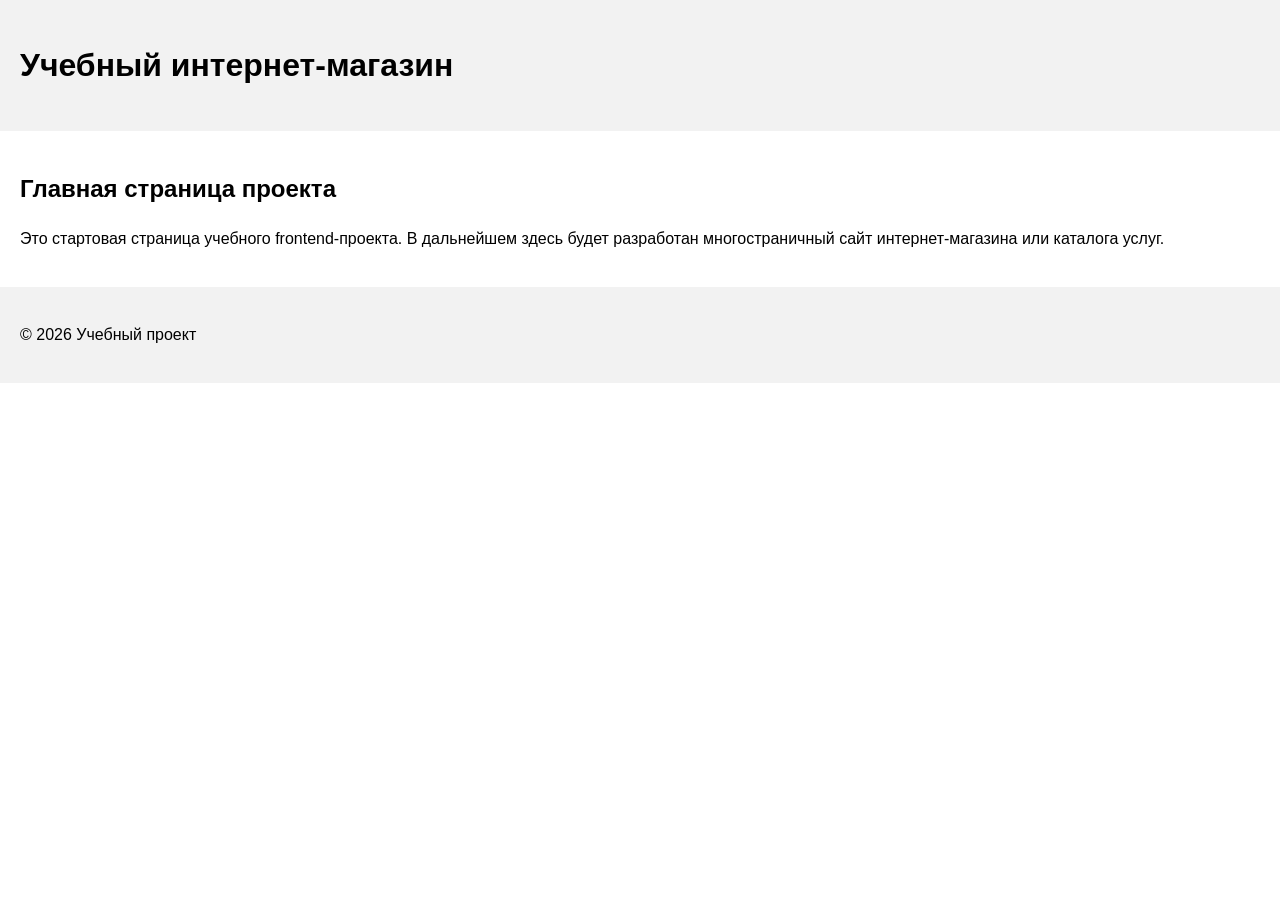
==== index.html @ 3de27b9c "feat: initialize frontend project structure" ====
<!DOCTYPE html>
<html lang="ru">
<head>
  <meta charset="UTF-8">
  <meta name="viewport" content="width=device-width, initial-scale=1.0">
  <title>Каталог товаров</title>
  <link rel="stylesheet" href="css/style.css">
</head>
<body>
  <header>
    <h1>Учебный интернет-магазин</h1>
  </header>
  <main>
    <section>
      <h2>Главная страница проекта</h2>
      <p>
        Это стартовая страница учебного frontend-проекта.
        В дальнейшем здесь будет разработан многостраничный сайт
        интернет-магазина или каталога услуг.
      </p>
    </section>
  </main>
  <footer>
    <p>&copy; 2026 Учебный проект</p>
  </footer>
</body>
</html>
---- css/style.css ----
body {
  margin: 0;
  font-family: Arial, sans-serif;
  line-height: 1.5;
}

header, main, footer {
  padding: 20px;
}

header {
  background-color: #f2f2f2;
}

footer {
  background-color: #f2f2f2;
}
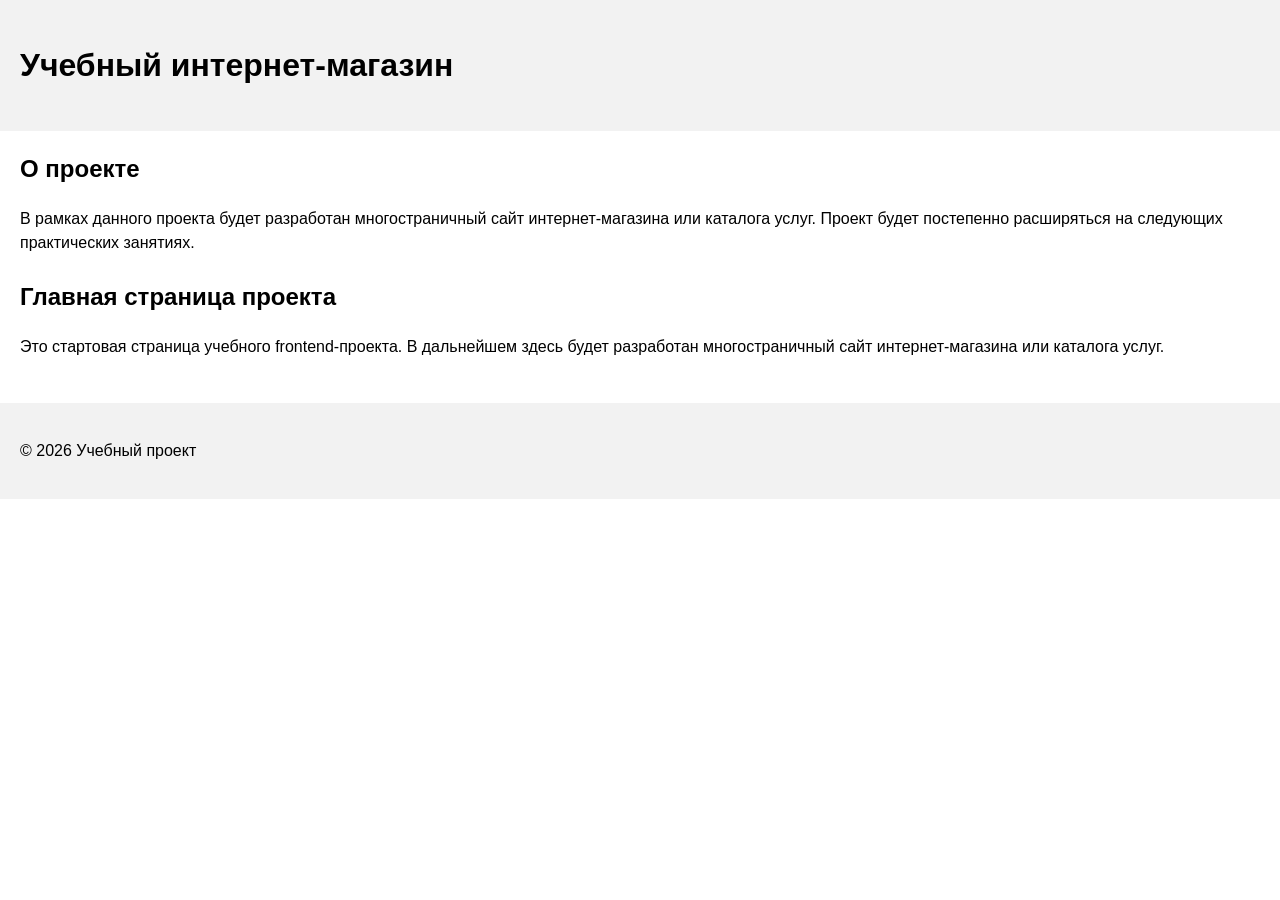
==== commit 5557092f: "feat: add project description section" ====
--- a/index.html
+++ b/index.html
@@ -12,6 +12,14 @@
   </header>
   <main>
     <section>
+        <h2>О проекте</h2>
+        <p>
+            В рамках данного проекта будет разработан многостраничный сайт
+            интернет-магазина или каталога услуг.
+            Проект будет постепенно расширяться на следующих практических занятиях.
+        </p>
+    </section>
+    <section>
       <h2>Главная страница проекта</h2>
       <p>
         Это стартовая страница учебного frontend-проекта.
--- a/css/style.css
+++ b/css/style.css
@@ -14,4 +14,11 @@
 
 footer {
   background-color: #f2f2f2;
+}
+section {
+  margin-bottom: 24px;
+}
+
+section h2 {
+  margin-top: 0;
 }
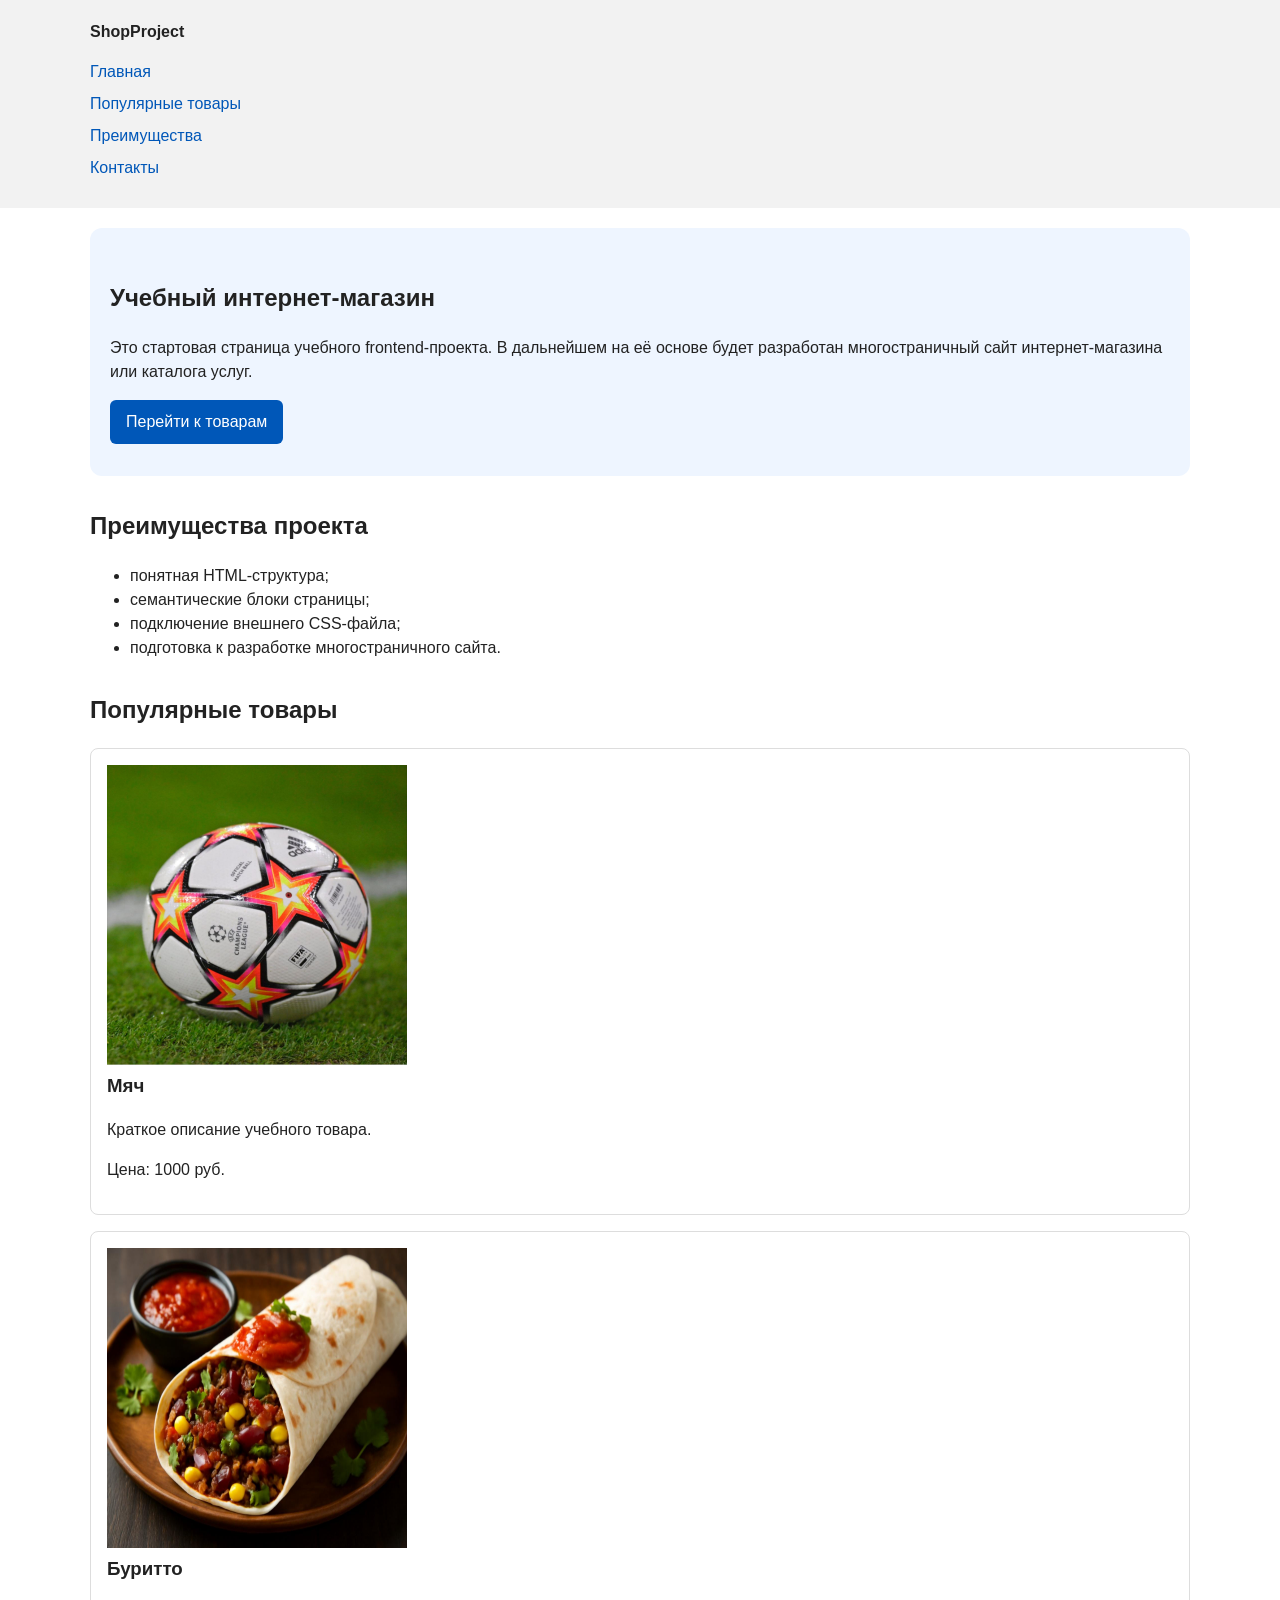
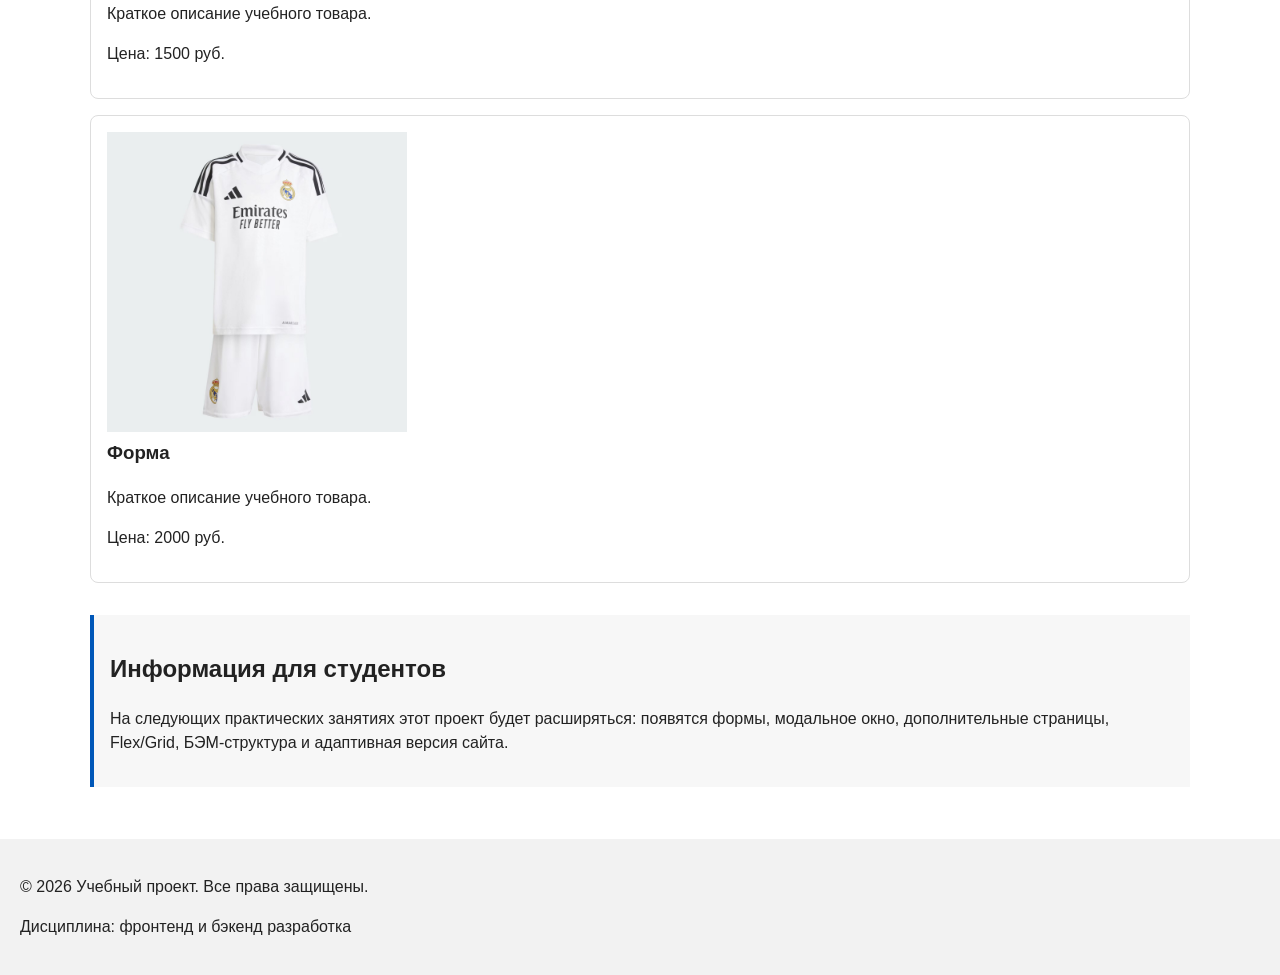
==== commit 1e516d3f: "feat: add semantic HTML structure and base CSS styles" ====
--- a/index.html
+++ b/index.html
@@ -3,33 +3,84 @@
 <head>
   <meta charset="UTF-8">
   <meta name="viewport" content="width=device-width, initial-scale=1.0">
-  <title>Каталог товаров</title>
+  <title>Учебный интернет-магазин</title>
   <link rel="stylesheet" href="css/style.css">
 </head>
 <body>
   <header>
-    <h1>Учебный интернет-магазин</h1>
+    <div class="site-header">
+      <a class="site-logo" href="index.html">ShopProject</a>
+
+      <nav class="site-nav" aria-label="Основная навигация">
+        <ul class="site-nav__list">
+          <li><a href="index.html">Главная</a></li>
+          <li><a href="#popular">Популярные товары</a></li>
+          <li><a href="#advantages">Преимущества</a></li>
+          <li><a href="#contacts">Контакты</a></li>
+        </ul>
+      </nav>
+    </div>
   </header>
+
   <main>
-    <section>
-        <h2>О проекте</h2>
-        <p>
-            В рамках данного проекта будет разработан многостраничный сайт
-            интернет-магазина или каталога услуг.
-            Проект будет постепенно расширяться на следующих практических занятиях.
-        </p>
-    </section>
-    <section>
-      <h2>Главная страница проекта</h2>
+    <section class="hero">
+      <h1>Учебный интернет-магазин</h1>
       <p>
         Это стартовая страница учебного frontend-проекта.
-        В дальнейшем здесь будет разработан многостраничный сайт
+        В дальнейшем на её основе будет разработан многостраничный сайт
         интернет-магазина или каталога услуг.
       </p>
+      <a class="button" href="#popular">Перейти к товарам</a>
     </section>
+
+    <section class="section" id="advantages">
+      <h2>Преимущества проекта</h2>
+      <ul class="advantages-list">
+        <li>понятная HTML-структура;</li>
+        <li>семантические блоки страницы;</li>
+        <li>подключение внешнего CSS-файла;</li>
+        <li>подготовка к разработке многостраничного сайта.</li>
+      </ul>
+    </section>
+
+    <section class="section" id="popular">
+      <h2>Популярные товары</h2>
+
+      <article class="product-card">
+        <img src="images/ball.jpg" alt="Мяч" class="product-card__image" width="300" height="300" loading="lazy">
+        <h3>Мяч </h3>
+        <p>Краткое описание учебного товара.</p>
+        <p>Цена: 1000 руб.</p>
+      </article>
+
+      <article class="product-card">
+        <img src="images/buritto.jpeg" alt="Буррито" class="product-card__image" width="300" height="300" loading="lazy">
+        <h3>Буритто</h3>
+        <p>Краткое описание учебного товара.</p>
+        <p>Цена: 1500 руб.</p>
+      </article>
+
+      <article class="product-card">
+        <img src="images/forma.jpg" alt="Форма" class="product-card__image" width="300" height="300" loading="lazy">
+        <h3>Форма</h3>
+        <p>Краткое описание учебного товара.</p>
+        <p>Цена: 2000 руб.</p>
+      </article>
+    </section>
+
+    <aside class="aside-info">
+      <h2>Информация для студентов</h2>
+      <p>
+        На следующих практических занятиях этот проект будет расширяться:
+        появятся формы, модальное окно, дополнительные страницы,
+        Flex/Grid, БЭМ-структура и адаптивная версия сайта.
+      </p>
+    </aside>
   </main>
-  <footer>
-    <p>&copy; 2026 Учебный проект</p>
+
+  <footer id="contacts">
+    <p>&copy; 2026 Учебный проект. Все права защищены.</p>
+    <p>Дисциплина: фронтенд и бэкенд разработка</p>
   </footer>
 </body>
 </html>
--- a/css/style.css
+++ b/css/style.css
@@ -1,10 +1,19 @@
+/* Минимальный сброс стилей */
+* {
+  box-sizing: border-box;
+}
+
 body {
   margin: 0;
   font-family: Arial, sans-serif;
   line-height: 1.5;
+  color: #222222;
+  background-color: #ffffff;
 }
 
-header, main, footer {
+header,
+main,
+footer {
   padding: 20px;
 }
 
@@ -15,10 +24,89 @@
 footer {
   background-color: #f2f2f2;
 }
-section {
-  margin-bottom: 24px;
+
+/* Шапка и навигация */
+.site-header {
+  max-width: 1100px;
+  margin: 0 auto;
 }
 
-section h2 {
+.site-logo {
+  font-weight: bold;
+  text-decoration: none;
+  color: #222222;
+}
+
+.site-nav__list {
+  padding: 0;
+  margin: 16px 0 0;
+  list-style: none;
+}
+
+.site-nav__list li {
+  margin-bottom: 8px;
+}
+
+.site-nav__list a {
+  color: #0057b8;
+  text-decoration: none;
+}
+
+.site-nav__list a:hover {
+  text-decoration: underline;
+}
+
+/* Hero-блок */
+.hero {
+  max-width: 1100px;
+  margin: 0 auto 32px;
+  padding: 32px 20px;
+  background-color: #eef5ff;
+  border-radius: 12px;
+}
+
+/* Секции */
+.section {
+  max-width: 1100px;
+  margin: 0 auto 32px;
+}
+
+.section h2 {
   margin-top: 0;
-}+}
+
+/* Карточки товаров */
+.product-card {
+  margin-bottom: 16px;
+  padding: 16px;
+  border: 1px solid #dddddd;
+  border-radius: 8px;
+  background-color: #ffffff;
+}
+
+.product-card h3 {
+  margin-top: 0;
+}
+
+/* Кнопка */
+.button {
+  display: inline-block;
+  padding: 10px 16px;
+  color: #ffffff;
+  background-color: #0057b8;
+  text-decoration: none;
+  border-radius: 6px;
+}
+
+.button:hover {
+  background-color: #003f86;
+}
+
+/* Боковой блок */
+.aside-info {
+  max-width: 1100px;
+  margin: 0 auto 32px;
+  padding: 16px;
+  border-left: 4px solid #0057b8;
+  background-color: #f7f7f7;
+}
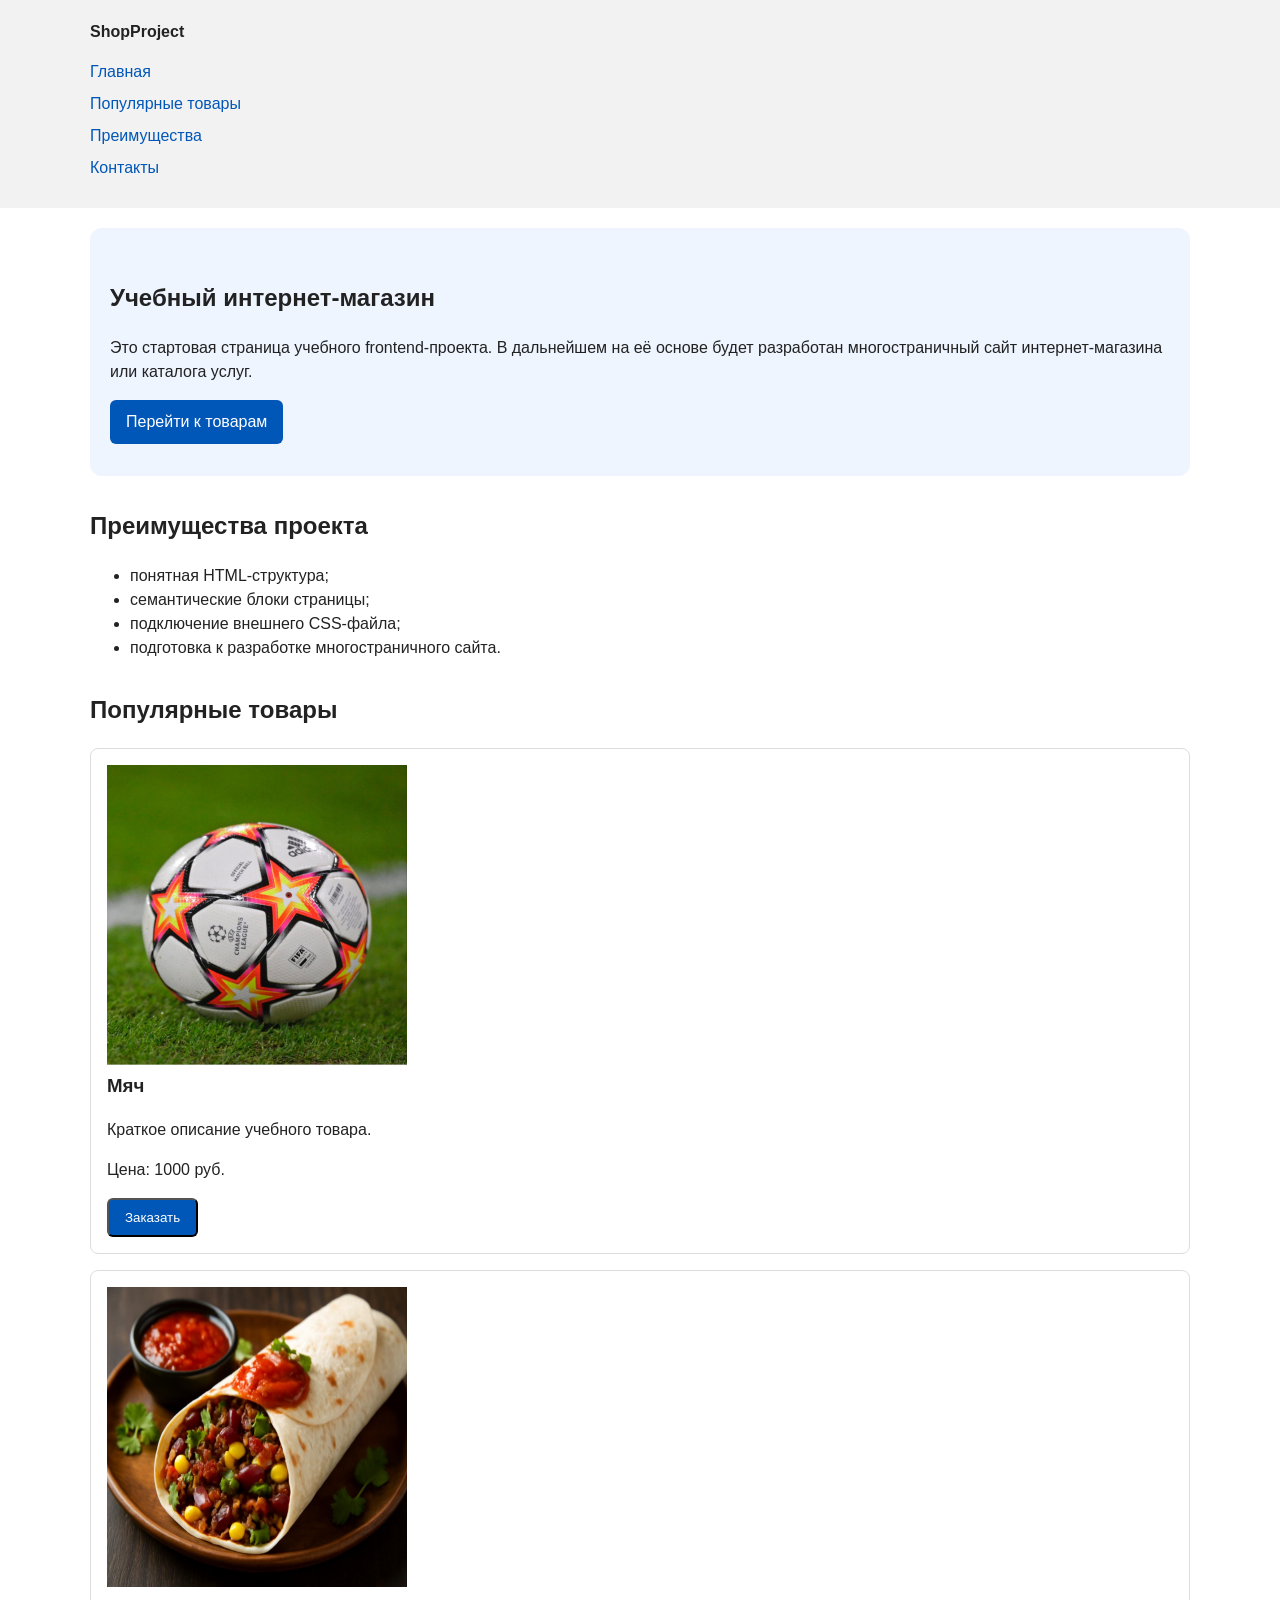
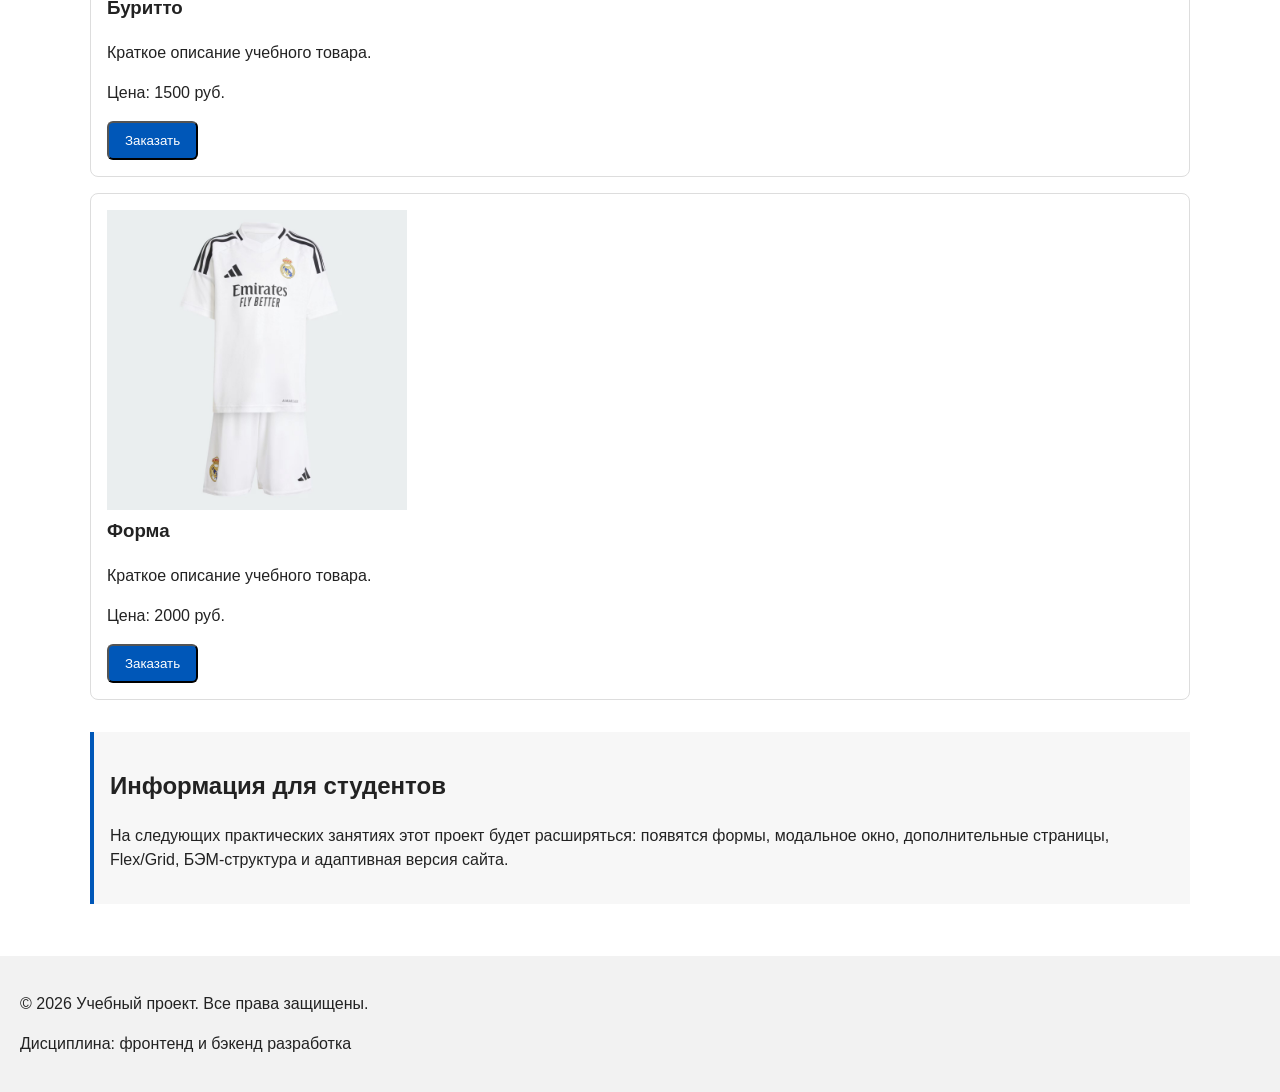
==== commit 4981872a: "feat: add order form modal and validation" ====
--- a/index.html
+++ b/index.html
@@ -5,6 +5,7 @@
   <meta name="viewport" content="width=device-width, initial-scale=1.0">
   <title>Учебный интернет-магазин</title>
   <link rel="stylesheet" href="css/style.css">
+  <script src="js/main.js" defer></script>
 </head>
 <body>
   <header>
@@ -48,9 +49,12 @@
 
       <article class="product-card">
         <img src="images/ball.jpg" alt="Мяч" class="product-card__image" width="300" height="300" loading="lazy">
-        <h3>Мяч </h3>
+        <h3>Мяч</h3>
         <p>Краткое описание учебного товара.</p>
         <p>Цена: 1000 руб.</p>
+        <button class="button product-card__button" type="button" data-product="Мяч">
+          Заказать
+        </button>
       </article>
 
       <article class="product-card">
@@ -58,6 +62,9 @@
         <h3>Буритто</h3>
         <p>Краткое описание учебного товара.</p>
         <p>Цена: 1500 руб.</p>
+        <button class="button product-card__button" type="button" data-product="Буритто">
+          Заказать
+        </button>
       </article>
 
       <article class="product-card">
@@ -65,6 +72,9 @@
         <h3>Форма</h3>
         <p>Краткое описание учебного товара.</p>
         <p>Цена: 2000 руб.</p>
+        <button class="button product-card__button" type="button" data-product="Форма">
+          Заказать
+        </button>
       </article>
     </section>
 
@@ -82,5 +92,101 @@
     <p>&copy; 2026 Учебный проект. Все права защищены.</p>
     <p>Дисциплина: фронтенд и бэкенд разработка</p>
   </footer>
+  <dialog class="order-dialog" id="order-dialog" aria-labelledby="order-dialog-title">
+    <h2 id="order-dialog-title">Оформление заявки</h2>
+
+    <form class="order-form" id="order-form" action="#" method="post" novalidate>
+      <input id="selected-product" name="selected-product" type="hidden">
+
+      <div class="form-field">
+        <label for="order-name">Имя</label>
+        <input
+          id="order-name"
+          name="name"
+          type="text"
+          placeholder="Введите ваше имя"
+          minlength="2"
+          autocomplete="given-name"
+          required
+        >
+      </div>
+
+      <div class="form-field">
+        <label for="order-email">E-mail</label>
+        <input
+          id="order-email"
+          name="email"
+          type="email"
+          placeholder="example@mail.ru"
+          autocomplete="email"
+          required
+        >
+      </div>
+
+      <div class="form-field">
+        <label for="order-phone">Телефон</label>
+        <input
+          id="order-phone"
+          name="phone"
+          type="tel"
+          inputmode="tel"
+          placeholder="+7 (900) 000-00-00"
+          pattern="^\+7 \(\d{3}\) \d{3}-\d{2}-\d{2}$"
+          required
+        >
+        <small>Формат: +7 (900) 000-00-00</small>
+      </div>
+
+      <div class="form-field">
+        <label for="order-date">Дата связи</label>
+        <input
+          id="order-date"
+          name="date"
+          type="date"
+        >
+      </div>
+
+      <div class="form-field">
+        <label for="order-topic">Тема заявки</label>
+        <select id="order-topic" name="topic" required>
+          <option value="">Выберите тему</option>
+          <option value="product">Заказ товара</option>
+          <option value="consultation">Консультация</option>
+          <option value="delivery">Доставка</option>
+        </select>
+      </div>
+
+      <div class="form-field">
+        <label for="order-comment">Комментарий</label>
+        <textarea
+          id="order-comment"
+          name="comment"
+          rows="4"
+          placeholder="Укажите дополнительную информацию"
+        ></textarea>
+      </div>
+
+      <div class="form-field form-field--checkbox">
+        <label>
+          <input
+            id="order-agreement"
+            name="agreement"
+            type="checkbox"
+            required
+          >
+          Я согласен на обработку данных
+        </label>
+      </div>
+
+      <div class="form-actions">
+        <button type="button" id="close-order-dialog">Закрыть</button>
+        <button type="submit">Отправить заявку</button>
+      </div>
+    </form>
+  </dialog>
+
+  <p class="success-message" id="success-message" hidden>
+    Форма успешно отправлена!
+  </p>
 </body>
 </html>
--- a/css/style.css
+++ b/css/style.css
@@ -110,3 +110,86 @@
   border-left: 4px solid #0057b8;
   background-color: #f7f7f7;
 }
+
+/*
+  Модальное окно.
+  Элемент dialog сам умеет открываться поверх страницы.
+*/
+.order-dialog {
+  width: min(100% - 32px, 560px);
+  padding: 24px;
+  border: none;
+  border-radius: 12px;
+}
+
+/* Затемнение фона за модальным окном */
+.order-dialog::backdrop {
+  background-color: rgba(0, 0, 0, 0.5);
+}
+
+/* Поле формы */
+.form-field {
+  margin-bottom: 16px;
+}
+
+/* Подпись поля */
+.form-field label {
+  display: block;
+  margin-bottom: 6px;
+}
+
+/* Основные поля формы */
+.form-field input,
+.form-field select,
+.form-field textarea {
+  width: 100%;
+  padding: 10px 12px;
+  border: 1px solid #cccccc;
+  border-radius: 6px;
+  font: inherit;
+}
+
+/* Checkbox не должен занимать всю ширину */
+.form-field input[type="checkbox"] {
+  width: auto;
+}
+
+/* Подсказка под полем телефона */
+.form-field small {
+  display: block;
+  margin-top: 4px;
+  color: #666666;
+}
+
+/* Видимый фокус для клавиатурной навигации */
+.form-field input:focus-visible,
+.form-field select:focus-visible,
+.form-field textarea:focus-visible,
+.form-actions button:focus-visible {
+  outline: 2px solid #0057b8;
+  outline-offset: 2px;
+}
+
+/*
+  Подсветка ошибочных полей.
+  Атрибут aria-invalid добавляется через JavaScript.
+*/
+[aria-invalid="true"] {
+  border-color: #b00020;
+}
+
+/* Кнопки формы */
+.form-actions {
+  display: flex;
+  gap: 12px;
+  margin-top: 20px;
+}
+
+/* Сообщение об успешной отправке */
+.success-message {
+  max-width: 1100px;
+  margin: 24px auto;
+  padding: 16px;
+  border-left: 4px solid #168a2f;
+  background-color: #eefaf0;
+}
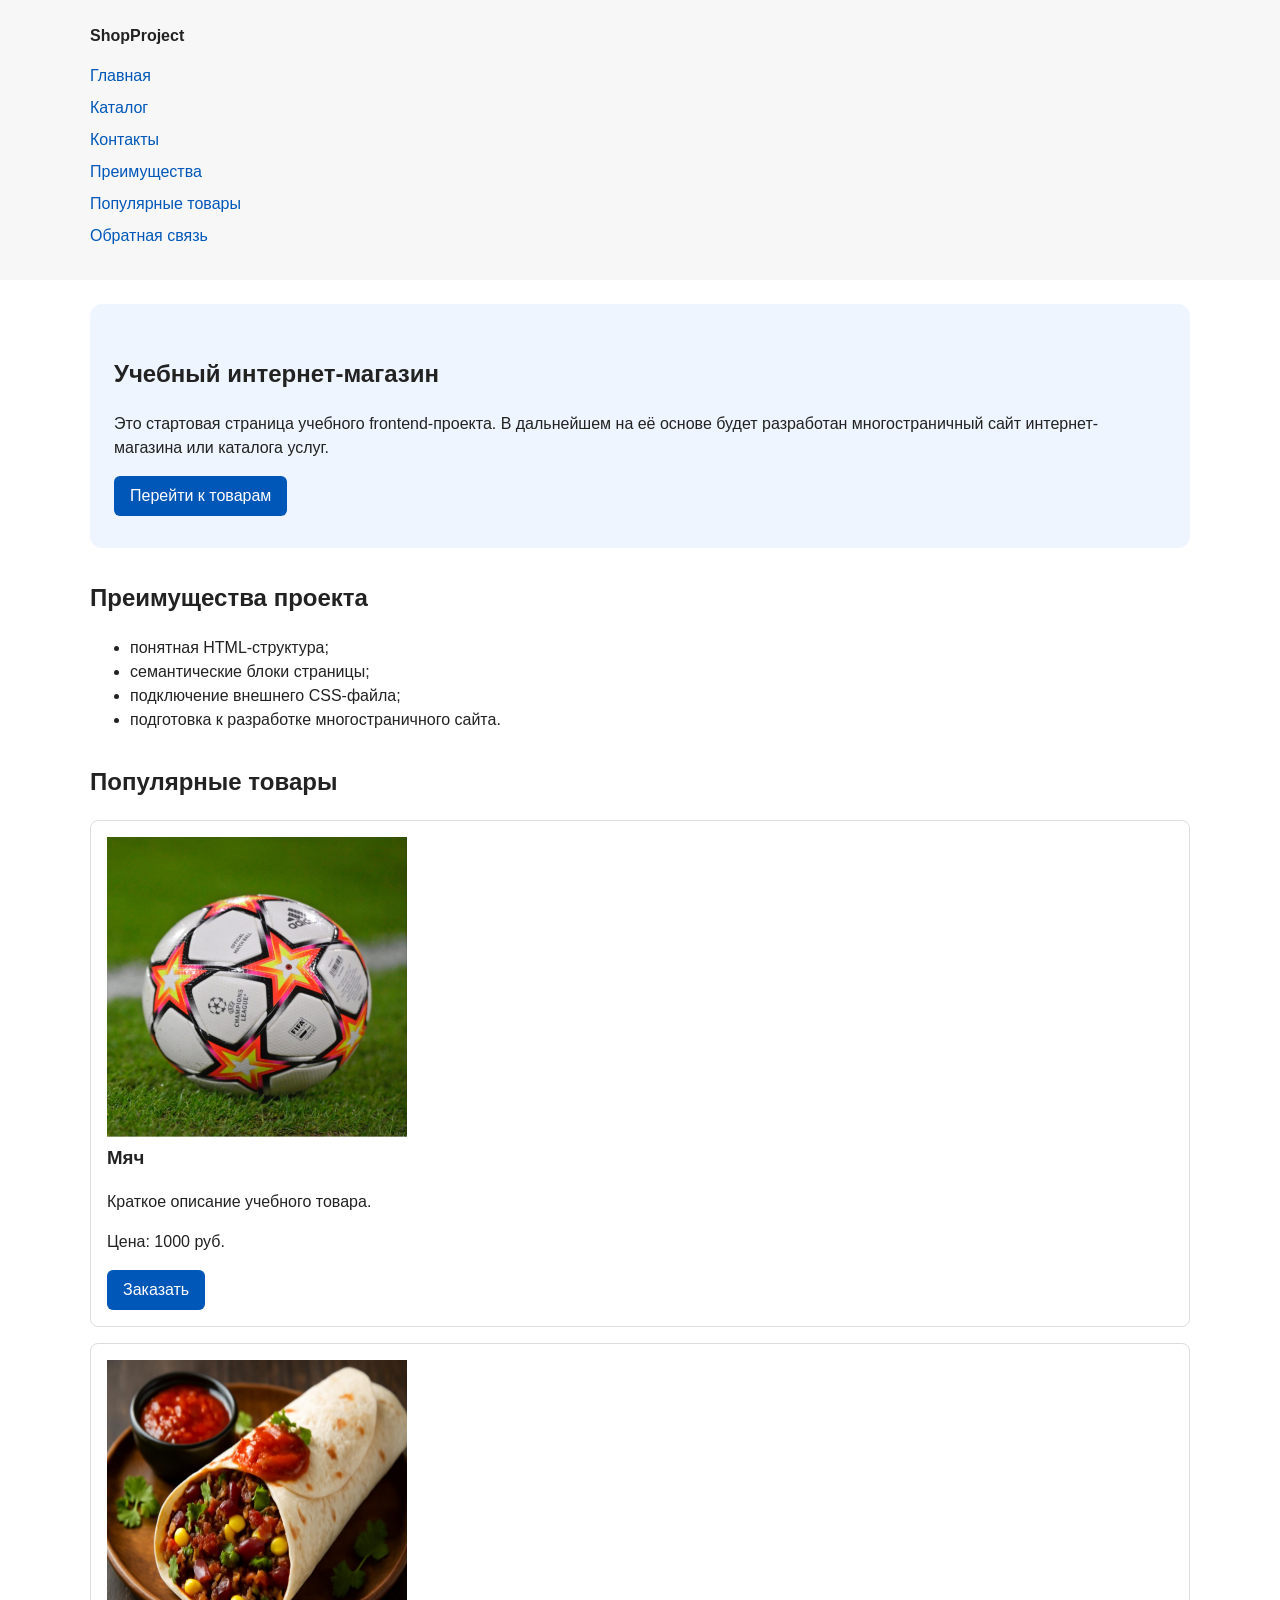
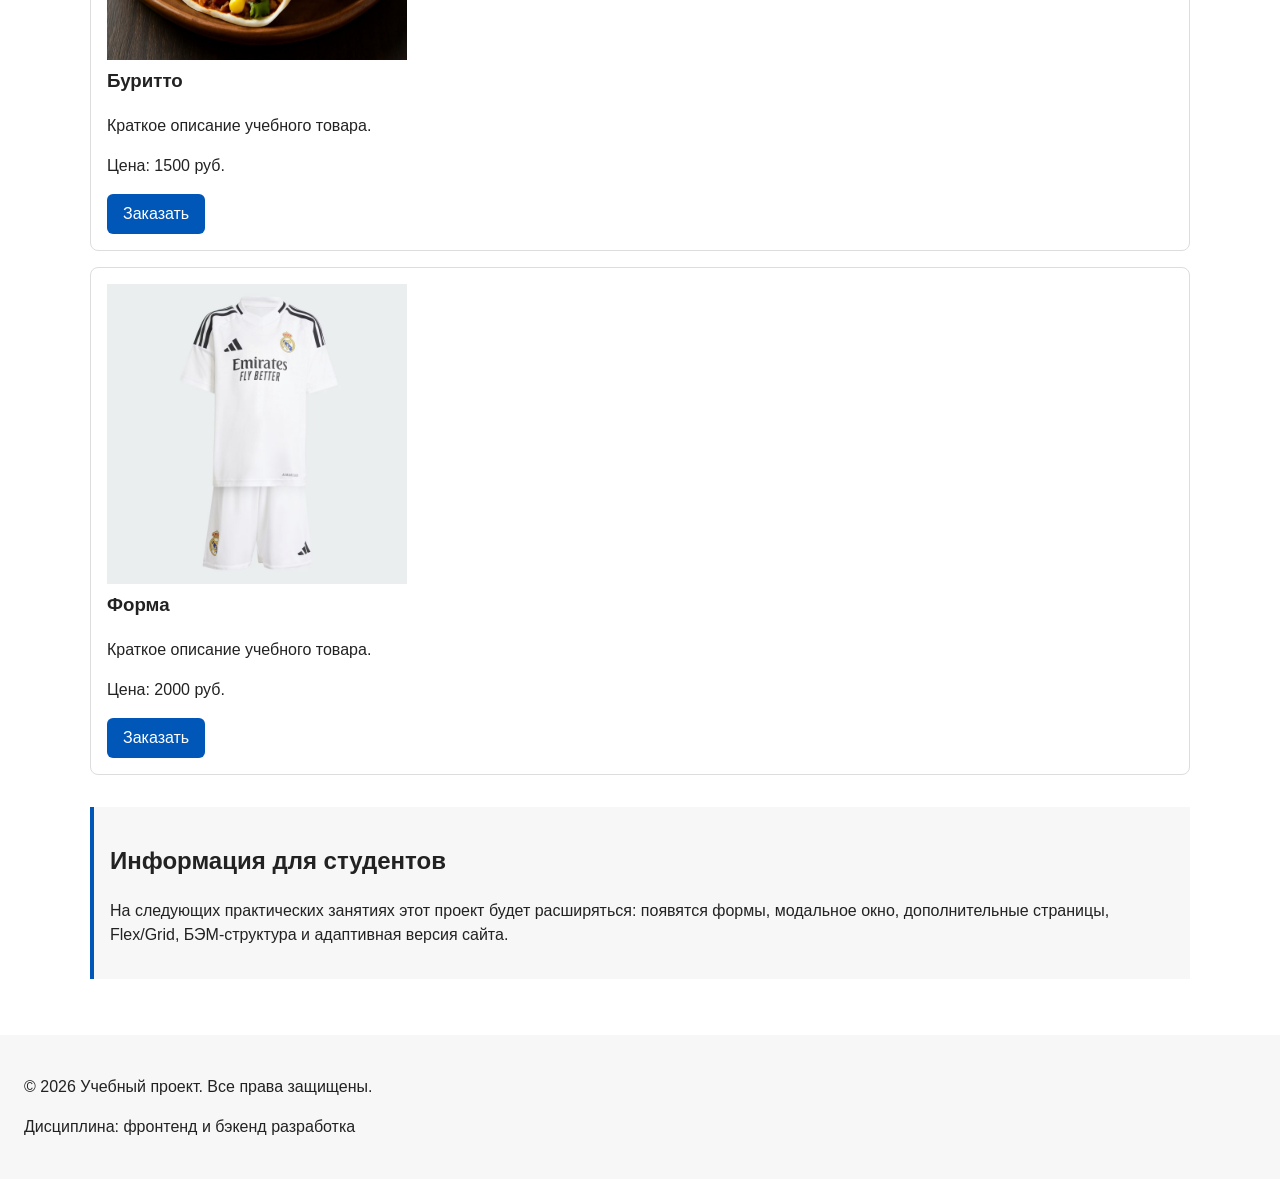
==== commit de2d74d0: "feat: add multi-page structure navigation and anchors" ====
--- a/index.html
+++ b/index.html
@@ -3,6 +3,7 @@
 <head>
   <meta charset="UTF-8">
   <meta name="viewport" content="width=device-width, initial-scale=1.0">
+  <meta name="description" content="Учебный интернет-магазин ShopProject: мячи, спортивная форма и не только.">
   <title>Учебный интернет-магазин</title>
   <link rel="stylesheet" href="css/style.css">
   <script src="js/main.js" defer></script>
@@ -15,9 +16,11 @@
       <nav class="site-nav" aria-label="Основная навигация">
         <ul class="site-nav__list">
           <li><a href="index.html">Главная</a></li>
-          <li><a href="#popular">Популярные товары</a></li>
-          <li><a href="#advantages">Преимущества</a></li>
-          <li><a href="#contacts">Контакты</a></li>
+          <li><a href="catalog.html">Каталог</a></li>
+          <li><a href="contacts.html">Контакты</a></li>
+          <li><a href="index.html#advantages">Преимущества</a></li>
+          <li><a href="index.html#popular">Популярные товары</a></li>
+          <li><a href="index.html#contacts">Обратная связь</a></li>
         </ul>
       </nav>
     </div>
--- a/css/style.css
+++ b/css/style.css
@@ -1,54 +1,143 @@
-/* Минимальный сброс стилей */
+/* ===============================
+   1. Переменные проекта
+   =============================== */
+
+:root {
+  /* Основные цвета проекта */
+  --color-bg: #ffffff;
+  --color-text: #222222;
+  --color-muted: #666666;
+  --color-primary: #0057b8;
+  --color-primary-dark: #003f86;
+  --color-border: #dddddd;
+  --color-surface: #f7f7f7;
+  --color-surface-accent: #eef5ff;
+  --color-danger: #b00020;
+  --color-success: #168a2f;
+  --color-success-bg: #eefaf0;
+  --color-white: #ffffff;
+
+  /* Отступы */
+  --space-xs: 4px;
+  --space-sm: 8px;
+  --space-md: 16px;
+  --space-lg: 24px;
+  --space-xl: 32px;
+
+  /* Скругления */
+  --radius-sm: 6px;
+  --radius-md: 8px;
+  --radius-lg: 12px;
+
+  /* Размеры */
+  --container-width: 1100px;
+}
+
+/* ===============================
+   2. Базовые стили
+   =============================== */
+
 * {
   box-sizing: border-box;
+}
+
+html {
+  scroll-behavior: smooth;
 }
 
 body {
   margin: 0;
   font-family: Arial, sans-serif;
   line-height: 1.5;
-  color: #222222;
-  background-color: #ffffff;
+  color: var(--color-text);
+  background-color: var(--color-bg);
 }
 
 header,
 main,
 footer {
-  padding: 20px;
+  padding: var(--space-lg);
 }
 
 header {
-  background-color: #f2f2f2;
+  background-color: var(--color-surface);
 }
 
 footer {
-  background-color: #f2f2f2;
-}
+  background-color: var(--color-surface);
+}
+
+/* ===============================
+   3. Общие элементы интерфейса
+   =============================== */
+
+a {
+  color: var(--color-primary);
+}
+
+a:hover {
+  color: var(--color-primary-dark);
+}
+
+a:focus-visible {
+  outline: 2px solid var(--color-primary);
+  outline-offset: 3px;
+}
+
+.button {
+  display: inline-block;
+  padding: var(--space-sm) var(--space-md);
+  color: var(--color-white);
+  background-color: var(--color-primary);
+  text-decoration: none;
+  border: none;
+  border-radius: var(--radius-sm);
+  font: inherit;
+  cursor: pointer;
+}
+
+.button:hover {
+  color: var(--color-white);
+  background-color: var(--color-primary-dark);
+}
+
+.button:focus-visible {
+  outline: 2px solid var(--color-primary);
+  outline-offset: 3px;
+}
+
+.button:disabled {
+  opacity: 0.6;
+  cursor: not-allowed;
+}
+
+/* ===============================
+   4. Компоненты страницы
+   =============================== */
 
 /* Шапка и навигация */
 .site-header {
-  max-width: 1100px;
+  max-width: var(--container-width);
   margin: 0 auto;
 }
 
 .site-logo {
   font-weight: bold;
   text-decoration: none;
-  color: #222222;
+  color: var(--color-text);
 }
 
 .site-nav__list {
   padding: 0;
-  margin: 16px 0 0;
+  margin: var(--space-md) 0 0;
   list-style: none;
 }
 
 .site-nav__list li {
-  margin-bottom: 8px;
+  margin-bottom: var(--space-sm);
 }
 
 .site-nav__list a {
-  color: #0057b8;
   text-decoration: none;
 }
 
@@ -56,19 +145,42 @@
   text-decoration: underline;
 }
 
+/* Хлебные крошки */
+.breadcrumbs {
+  max-width: var(--container-width);
+  margin: 0 auto var(--space-md);
+  font-size: 14px;
+  color: var(--color-muted);
+}
+
+.breadcrumbs a {
+  color: var(--color-primary);
+}
+
+.breadcrumbs span::before {
+  content: " / ";
+  color: var(--color-muted);
+}
+
+/* Подсветка элемента, к которому выполнен переход по якорю */
+:target {
+  outline: 2px dashed var(--color-primary);
+  outline-offset: 4px;
+}
+
 /* Hero-блок */
 .hero {
-  max-width: 1100px;
-  margin: 0 auto 32px;
-  padding: 32px 20px;
-  background-color: #eef5ff;
-  border-radius: 12px;
+  max-width: var(--container-width);
+  margin: 0 auto var(--space-xl);
+  padding: var(--space-xl) var(--space-lg);
+  background-color: var(--color-surface-accent);
+  border-radius: var(--radius-lg);
 }
 
 /* Секции */
 .section {
-  max-width: 1100px;
-  margin: 0 auto 32px;
+  max-width: var(--container-width);
+  margin: 0 auto var(--space-xl);
 }
 
 .section h2 {
@@ -77,119 +189,109 @@
 
 /* Карточки товаров */
 .product-card {
-  margin-bottom: 16px;
-  padding: 16px;
-  border: 1px solid #dddddd;
-  border-radius: 8px;
-  background-color: #ffffff;
+  margin-bottom: var(--space-md);
+  padding: var(--space-md);
+  border: 1px solid var(--color-border);
+  border-radius: var(--radius-md);
+  background-color: var(--color-bg);
+}
+
+.product-card:hover {
+  border-color: var(--color-primary);
 }
 
 .product-card h3 {
   margin-top: 0;
 }
 
-/* Кнопка */
-.button {
-  display: inline-block;
-  padding: 10px 16px;
-  color: #ffffff;
-  background-color: #0057b8;
-  text-decoration: none;
-  border-radius: 6px;
-}
-
-.button:hover {
-  background-color: #003f86;
-}
-
 /* Боковой блок */
 .aside-info {
-  max-width: 1100px;
-  margin: 0 auto 32px;
-  padding: 16px;
-  border-left: 4px solid #0057b8;
-  background-color: #f7f7f7;
-}
-
-/*
-  Модальное окно.
-  Элемент dialog сам умеет открываться поверх страницы.
-*/
+  max-width: var(--container-width);
+  margin: 0 auto var(--space-xl);
+  padding: var(--space-md);
+  border-left: 4px solid var(--color-primary);
+  background-color: var(--color-surface);
+}
+
+/* ===============================
+   5. Форма и модальное окно
+   =============================== */
+
 .order-dialog {
   width: min(100% - 32px, 560px);
-  padding: 24px;
+  padding: var(--space-lg);
   border: none;
-  border-radius: 12px;
-}
-
-/* Затемнение фона за модальным окном */
+  border-radius: var(--radius-lg);
+}
+
 .order-dialog::backdrop {
   background-color: rgba(0, 0, 0, 0.5);
 }
 
-/* Поле формы */
 .form-field {
-  margin-bottom: 16px;
-}
-
-/* Подпись поля */
+  margin-bottom: var(--space-md);
+}
+
 .form-field label {
   display: block;
-  margin-bottom: 6px;
-}
-
-/* Основные поля формы */
+  margin-bottom: var(--space-xs);
+}
+
 .form-field input,
 .form-field select,
 .form-field textarea {
   width: 100%;
   padding: 10px 12px;
-  border: 1px solid #cccccc;
-  border-radius: 6px;
+  border: 1px solid var(--color-border);
+  border-radius: var(--radius-sm);
   font: inherit;
 }
 
-/* Checkbox не должен занимать всю ширину */
 .form-field input[type="checkbox"] {
   width: auto;
 }
 
-/* Подсказка под полем телефона */
 .form-field small {
   display: block;
-  margin-top: 4px;
-  color: #666666;
-}
-
-/* Видимый фокус для клавиатурной навигации */
+  margin-top: var(--space-xs);
+  color: var(--color-muted);
+}
+
+/* Состояния полей формы */
+.form-field input:hover,
+.form-field select:hover,
+.form-field textarea:hover {
+  border-color: var(--color-primary);
+}
+
 .form-field input:focus-visible,
 .form-field select:focus-visible,
 .form-field textarea:focus-visible,
 .form-actions button:focus-visible {
-  outline: 2px solid #0057b8;
-  outline-offset: 2px;
-}
-
-/*
-  Подсветка ошибочных полей.
-  Атрибут aria-invalid добавляется через JavaScript.
-*/
+  outline: 2px solid var(--color-primary);
+  outline-offset: 3px;
+}
+
 [aria-invalid="true"] {
-  border-color: #b00020;
-}
-
-/* Кнопки формы */
+  border-color: var(--color-danger);
+}
+
 .form-actions {
   display: flex;
-  gap: 12px;
-  margin-top: 20px;
+  gap: var(--space-md);
+  margin-top: var(--space-lg);
+}
+
+.form-actions button:disabled {
+  opacity: 0.6;
+  cursor: not-allowed;
 }
 
 /* Сообщение об успешной отправке */
 .success-message {
-  max-width: 1100px;
-  margin: 24px auto;
-  padding: 16px;
-  border-left: 4px solid #168a2f;
-  background-color: #eefaf0;
-}
+  max-width: var(--container-width);
+  margin: var(--space-lg) auto;
+  padding: var(--space-md);
+  border-left: 4px solid var(--color-success);
+  background-color: var(--color-success-bg);
+}
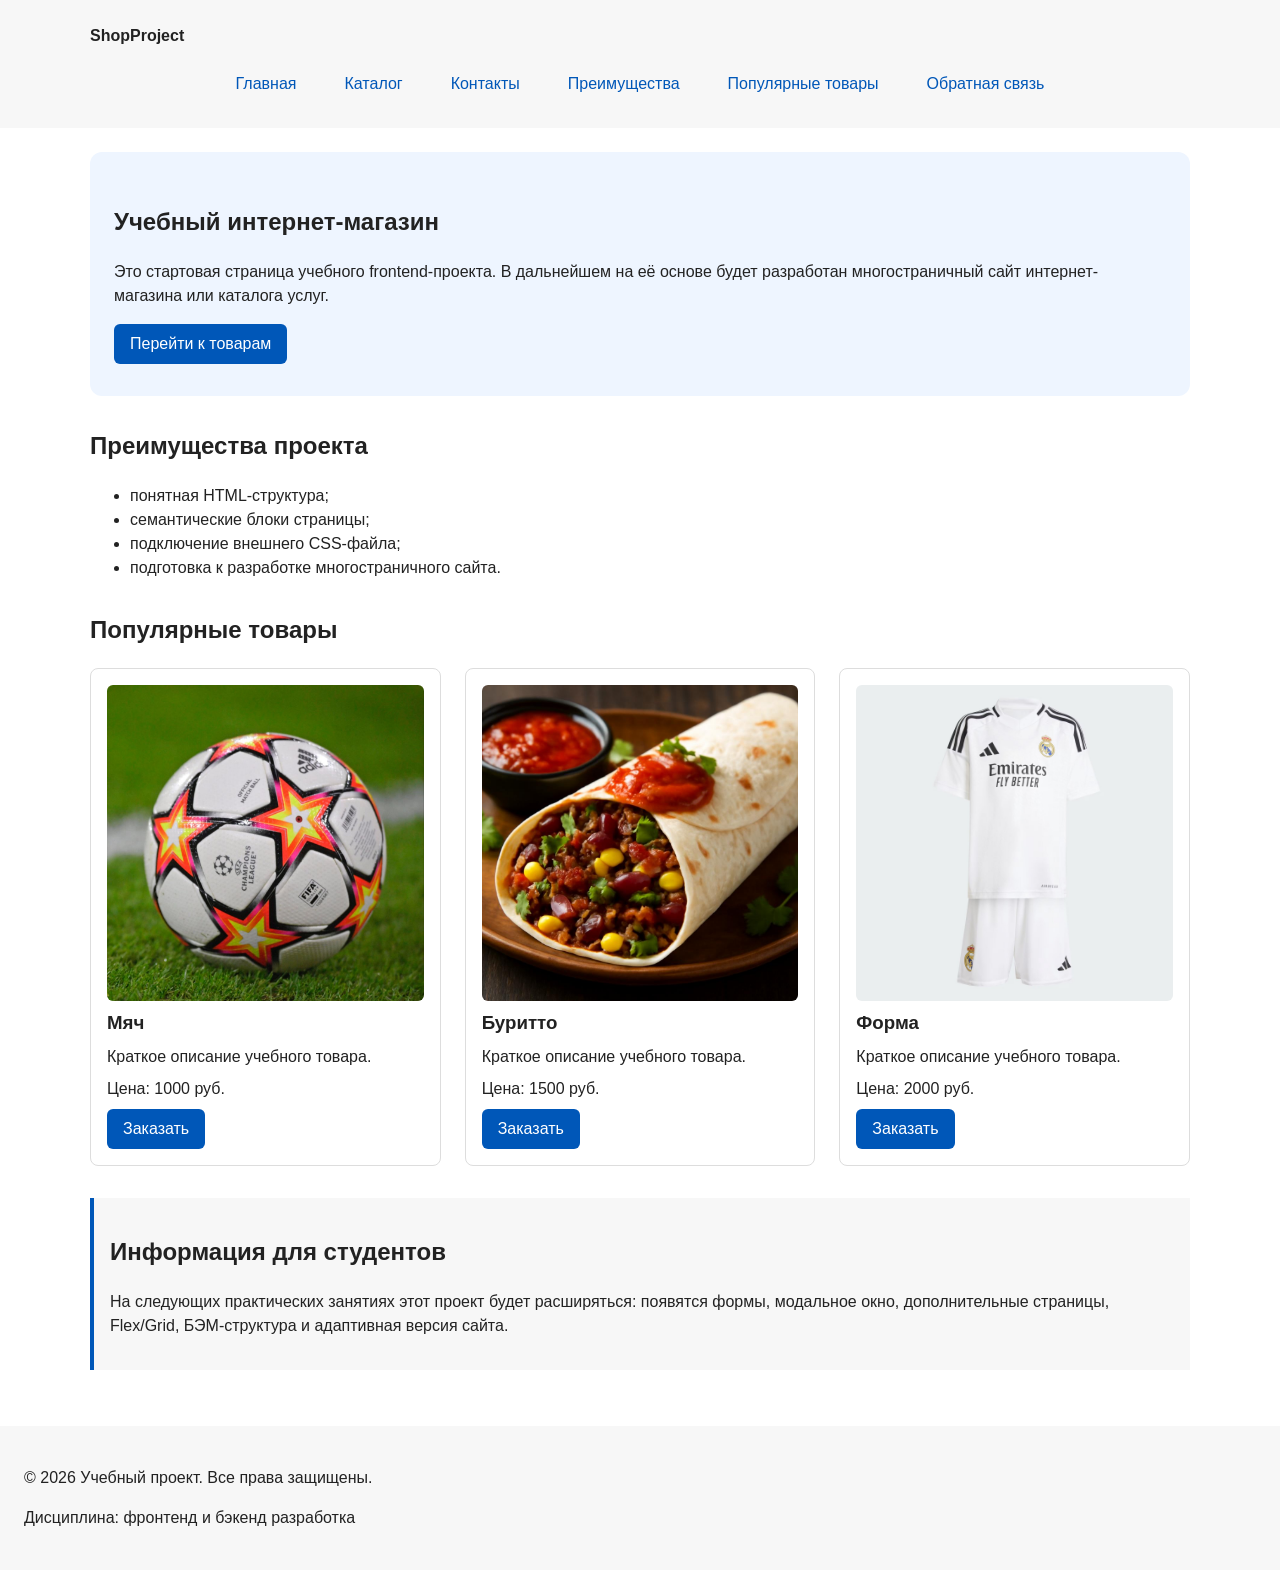
==== commit 22c81ef9: "feat: add flex navigation and grid catalog layout" ====
--- a/index.html
+++ b/index.html
@@ -50,35 +50,37 @@
     <section class="section" id="popular">
       <h2>Популярные товары</h2>
 
-      <article class="product-card">
-        <img src="images/ball.jpg" alt="Мяч" class="product-card__image" width="300" height="300" loading="lazy">
-        <h3>Мяч</h3>
-        <p>Краткое описание учебного товара.</p>
-        <p>Цена: 1000 руб.</p>
-        <button class="button product-card__button" type="button" data-product="Мяч">
-          Заказать
-        </button>
-      </article>
+      <div class="products-grid">
+        <article class="product-card">
+          <img src="images/ball.jpg" alt="Мяч" class="product-card__image" width="300" height="300" loading="lazy">
+          <h3>Мяч</h3>
+          <p>Краткое описание учебного товара.</p>
+          <p>Цена: 1000 руб.</p>
+          <button class="button product-card__button" type="button" data-product="Мяч">
+            Заказать
+          </button>
+        </article>
 
-      <article class="product-card">
-        <img src="images/buritto.jpeg" alt="Буррито" class="product-card__image" width="300" height="300" loading="lazy">
-        <h3>Буритто</h3>
-        <p>Краткое описание учебного товара.</p>
-        <p>Цена: 1500 руб.</p>
-        <button class="button product-card__button" type="button" data-product="Буритто">
-          Заказать
-        </button>
-      </article>
+        <article class="product-card">
+          <img src="images/buritto.jpeg" alt="Буррито" class="product-card__image" width="300" height="300" loading="lazy">
+          <h3>Буритто</h3>
+          <p>Краткое описание учебного товара.</p>
+          <p>Цена: 1500 руб.</p>
+          <button class="button product-card__button" type="button" data-product="Буритто">
+            Заказать
+          </button>
+        </article>
 
-      <article class="product-card">
-        <img src="images/forma.jpg" alt="Форма" class="product-card__image" width="300" height="300" loading="lazy">
-        <h3>Форма</h3>
-        <p>Краткое описание учебного товара.</p>
-        <p>Цена: 2000 руб.</p>
-        <button class="button product-card__button" type="button" data-product="Форма">
-          Заказать
-        </button>
-      </article>
+        <article class="product-card">
+          <img src="images/forma.jpg" alt="Форма" class="product-card__image" width="300" height="300" loading="lazy">
+          <h3>Форма</h3>
+          <p>Краткое описание учебного товара.</p>
+          <p>Цена: 2000 руб.</p>
+          <button class="button product-card__button" type="button" data-product="Форма">
+            Заказать
+          </button>
+        </article>
+      </div>
     </section>
 
     <aside class="aside-info">
--- a/css/style.css
+++ b/css/style.css
@@ -128,21 +128,27 @@
 }
 
 .site-nav__list {
+  display: flex;
+  flex-wrap: wrap;
+  justify-content: center;
+  align-items: center;
+  gap: var(--space-md);
   padding: 0;
   margin: var(--space-md) 0 0;
   list-style: none;
 }
 
-.site-nav__list li {
-  margin-bottom: var(--space-sm);
-}
-
 .site-nav__list a {
+  display: inline-block;
+  padding: var(--space-sm) var(--space-md);
+  color: var(--color-primary);
   text-decoration: none;
+  border-radius: var(--radius-sm);
 }
 
 .site-nav__list a:hover {
-  text-decoration: underline;
+  color: var(--color-white);
+  background-color: var(--color-primary);
 }
 
 /* Хлебные крошки */
@@ -187,9 +193,19 @@
   margin-top: 0;
 }
 
+/* Сетка карточек товаров */
+.products-grid {
+  display: grid;
+  grid-template-columns: repeat(3, 1fr);
+  gap: var(--space-lg);
+}
+
 /* Карточки товаров */
 .product-card {
-  margin-bottom: var(--space-md);
+  display: flex;
+  flex-direction: column;
+  gap: var(--space-sm);
+  margin-bottom: 0;
   padding: var(--space-md);
   border: 1px solid var(--color-border);
   border-radius: var(--radius-md);
@@ -200,8 +216,86 @@
   border-color: var(--color-primary);
 }
 
-.product-card h3 {
+.product-card h3,
+.product-card p {
+  margin: 0;
+}
+
+.product-card__image {
+  display: block;
+  width: 100%;
+  height: auto;
+  aspect-ratio: 1 / 1;
+  object-fit: cover;
+  border-radius: var(--radius-sm);
+}
+
+.product-card .button {
+  margin-top: auto;
+  align-self: flex-start;
+}
+
+/* Страница каталога: фильтры + товары */
+.catalog-layout {
+  max-width: var(--container-width);
+  margin: 0 auto var(--space-xl);
+  display: grid;
+  grid-template-columns: 260px 1fr;
+  grid-template-areas: "filters products";
+  gap: var(--space-lg);
+}
+
+.catalog-filters {
+  grid-area: filters;
+  align-self: start;
+  padding: var(--space-md);
+  border: 1px solid var(--color-border);
+  border-radius: var(--radius-md);
+  background-color: var(--color-surface);
+}
+
+.catalog-filters h2,
+.catalog-products h2 {
   margin-top: 0;
+}
+
+.catalog-products {
+  grid-area: products;
+}
+
+/* Форма фильтров */
+.filters-form {
+  display: grid;
+  gap: var(--space-md);
+}
+
+.filters-form fieldset {
+  margin: 0;
+  padding: var(--space-md);
+  border: 1px solid var(--color-border);
+  border-radius: var(--radius-sm);
+}
+
+.filters-form legend {
+  font-weight: 700;
+}
+
+.filters-form label {
+  display: block;
+  margin-bottom: var(--space-sm);
+}
+
+.filters-form input[type="number"] {
+  width: 100%;
+  padding: 8px 10px;
+  margin-bottom: var(--space-sm);
+  border: 1px solid var(--color-border);
+  border-radius: var(--radius-sm);
+  font: inherit;
+}
+
+.filters-form .button {
+  justify-self: start;
 }
 
 /* Боковой блок */
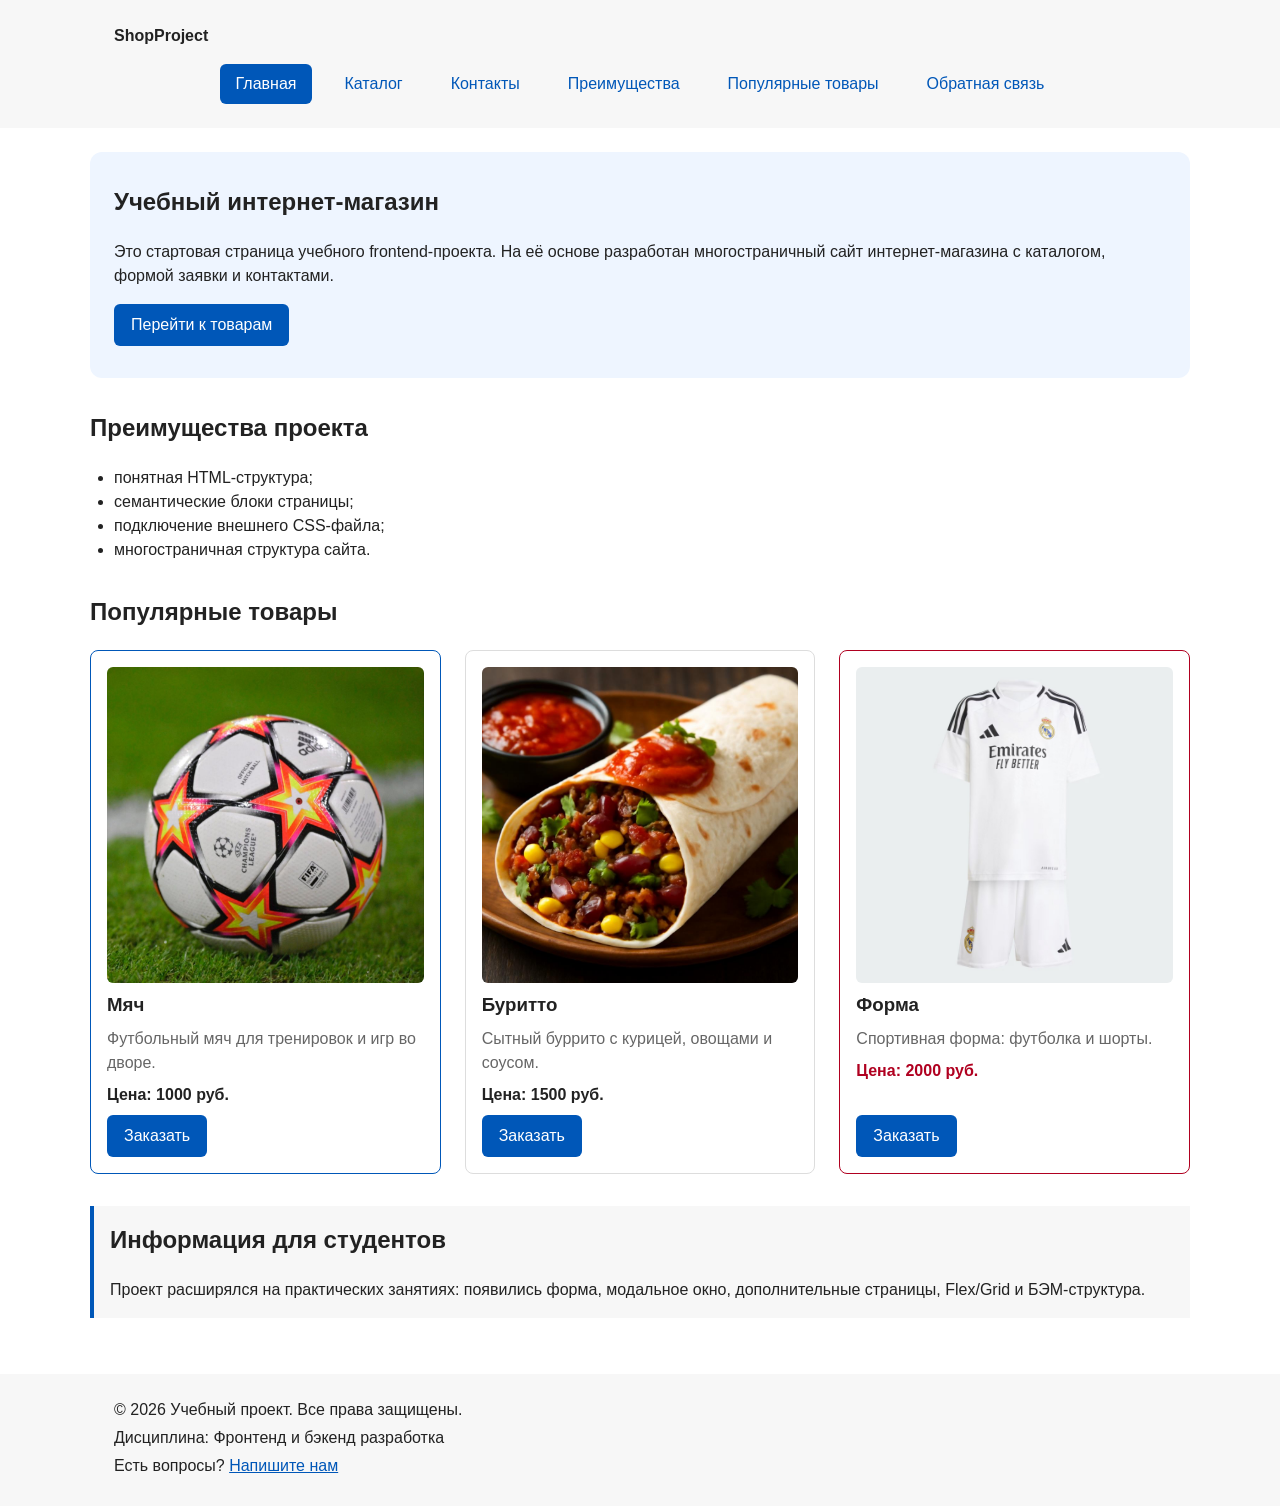
==== commit 10976dab: "refactor: apply BEM naming to CSS classes" ====
--- a/index.html
+++ b/index.html
@@ -9,103 +9,108 @@
   <script src="js/main.js" defer></script>
 </head>
 <body>
-  <header>
-    <div class="site-header">
-      <a class="site-logo" href="index.html">ShopProject</a>
+  <header class="site-header">
+    <div class="site-header__inner">
+      <a class="site-header__logo" href="index.html">ShopProject</a>
 
       <nav class="site-nav" aria-label="Основная навигация">
         <ul class="site-nav__list">
-          <li><a href="index.html">Главная</a></li>
-          <li><a href="catalog.html">Каталог</a></li>
-          <li><a href="contacts.html">Контакты</a></li>
-          <li><a href="index.html#advantages">Преимущества</a></li>
-          <li><a href="index.html#popular">Популярные товары</a></li>
-          <li><a href="index.html#contacts">Обратная связь</a></li>
+          <li class="site-nav__item"><a class="site-nav__link site-nav__link--active" href="index.html" aria-current="page">Главная</a></li>
+          <li class="site-nav__item"><a class="site-nav__link" href="catalog.html">Каталог</a></li>
+          <li class="site-nav__item"><a class="site-nav__link" href="contacts.html">Контакты</a></li>
+          <li class="site-nav__item"><a class="site-nav__link" href="index.html#advantages">Преимущества</a></li>
+          <li class="site-nav__item"><a class="site-nav__link" href="index.html#popular">Популярные товары</a></li>
+          <li class="site-nav__item"><a class="site-nav__link" href="index.html#contacts">Обратная связь</a></li>
         </ul>
       </nav>
     </div>
   </header>
 
-  <main>
+  <main class="page">
     <section class="hero">
-      <h1>Учебный интернет-магазин</h1>
-      <p>
+      <h1 class="hero__title">Учебный интернет-магазин</h1>
+      <p class="hero__text">
         Это стартовая страница учебного frontend-проекта.
-        В дальнейшем на её основе будет разработан многостраничный сайт
-        интернет-магазина или каталога услуг.
+        На её основе разработан многостраничный сайт
+        интернет-магазина с каталогом, формой заявки и контактами.
       </p>
-      <a class="button" href="#popular">Перейти к товарам</a>
+      <a class="button button--primary" href="#popular">Перейти к товарам</a>
     </section>
 
     <section class="section" id="advantages">
-      <h2>Преимущества проекта</h2>
-      <ul class="advantages-list">
-        <li>понятная HTML-структура;</li>
-        <li>семантические блоки страницы;</li>
-        <li>подключение внешнего CSS-файла;</li>
-        <li>подготовка к разработке многостраничного сайта.</li>
+      <h2 class="section__title">Преимущества проекта</h2>
+      <ul class="advantages">
+        <li class="advantages__item">понятная HTML-структура;</li>
+        <li class="advantages__item">семантические блоки страницы;</li>
+        <li class="advantages__item">подключение внешнего CSS-файла;</li>
+        <li class="advantages__item">многостраничная структура сайта.</li>
       </ul>
     </section>
 
     <section class="section" id="popular">
-      <h2>Популярные товары</h2>
+      <h2 class="section__title">Популярные товары</h2>
 
       <div class="products-grid">
-        <article class="product-card">
-          <img src="images/ball.jpg" alt="Мяч" class="product-card__image" width="300" height="300" loading="lazy">
-          <h3>Мяч</h3>
-          <p>Краткое описание учебного товара.</p>
-          <p>Цена: 1000 руб.</p>
-          <button class="button product-card__button" type="button" data-product="Мяч">
+        <article class="product-card product-card--featured">
+          <img class="product-card__image" src="images/ball.jpg" alt="Мяч" width="300" height="300" loading="lazy">
+          <h3 class="product-card__title">Мяч</h3>
+          <p class="product-card__description">Футбольный мяч для тренировок и игр во дворе.</p>
+          <p class="product-card__price">Цена: 1000 руб.</p>
+          <button class="button button--primary product-card__button" type="button" data-product="Мяч">
             Заказать
           </button>
         </article>
 
         <article class="product-card">
-          <img src="images/buritto.jpeg" alt="Буррито" class="product-card__image" width="300" height="300" loading="lazy">
-          <h3>Буритто</h3>
-          <p>Краткое описание учебного товара.</p>
-          <p>Цена: 1500 руб.</p>
-          <button class="button product-card__button" type="button" data-product="Буритто">
+          <img class="product-card__image" src="images/buritto.jpeg" alt="Буррито" width="300" height="300" loading="lazy">
+          <h3 class="product-card__title">Буритто</h3>
+          <p class="product-card__description">Сытный буррито с курицей, овощами и соусом.</p>
+          <p class="product-card__price">Цена: 1500 руб.</p>
+          <button class="button button--primary product-card__button" type="button" data-product="Буритто">
             Заказать
           </button>
         </article>
 
-        <article class="product-card">
-          <img src="images/forma.jpg" alt="Форма" class="product-card__image" width="300" height="300" loading="lazy">
-          <h3>Форма</h3>
-          <p>Краткое описание учебного товара.</p>
-          <p>Цена: 2000 руб.</p>
-          <button class="button product-card__button" type="button" data-product="Форма">
+        <article class="product-card product-card--discount">
+          <img class="product-card__image" src="images/forma.jpg" alt="Форма" width="300" height="300" loading="lazy">
+          <h3 class="product-card__title">Форма</h3>
+          <p class="product-card__description">Спортивная форма: футболка и шорты.</p>
+          <p class="product-card__price">Цена: 2000 руб.</p>
+          <button class="button button--primary product-card__button" type="button" data-product="Форма">
             Заказать
           </button>
         </article>
       </div>
     </section>
 
-    <aside class="aside-info">
-      <h2>Информация для студентов</h2>
-      <p>
-        На следующих практических занятиях этот проект будет расширяться:
-        появятся формы, модальное окно, дополнительные страницы,
-        Flex/Grid, БЭМ-структура и адаптивная версия сайта.
+    <aside class="info-box">
+      <h2 class="info-box__title">Информация для студентов</h2>
+      <p class="info-box__text">
+        Проект расширялся на практических занятиях:
+        появились форма, модальное окно, дополнительные страницы,
+        Flex/Grid и БЭМ-структура.
       </p>
     </aside>
   </main>
 
-  <footer id="contacts">
-    <p>&copy; 2026 Учебный проект. Все права защищены.</p>
-    <p>Дисциплина: фронтенд и бэкенд разработка</p>
+  <footer class="site-footer" id="contacts">
+    <div class="site-footer__inner">
+      <p class="site-footer__text">&copy; 2026 Учебный проект. Все права защищены.</p>
+      <p class="site-footer__text">Дисциплина: Фронтенд и бэкенд разработка</p>
+      <p class="site-footer__text">Есть вопросы? <a class="site-footer__link" href="contacts.html">Напишите нам</a></p>
+    </div>
   </footer>
+
   <dialog class="order-dialog" id="order-dialog" aria-labelledby="order-dialog-title">
-    <h2 id="order-dialog-title">Оформление заявки</h2>
+    <h2 class="order-dialog__title" id="order-dialog-title">Оформление заявки</h2>
 
     <form class="order-form" id="order-form" action="#" method="post" novalidate>
       <input id="selected-product" name="selected-product" type="hidden">
 
-      <div class="form-field">
-        <label for="order-name">Имя</label>
-        <input
+      <div class="order-form__field">
+        <label class="order-form__label" for="order-name">Имя</label>
+        <input
+          class="order-form__input"
           id="order-name"
           name="name"
           type="text"
@@ -116,9 +121,10 @@
         >
       </div>
 
-      <div class="form-field">
-        <label for="order-email">E-mail</label>
-        <input
+      <div class="order-form__field">
+        <label class="order-form__label" for="order-email">E-mail</label>
+        <input
+          class="order-form__input"
           id="order-email"
           name="email"
           type="email"
@@ -128,32 +134,35 @@
         >
       </div>
 
-      <div class="form-field">
-        <label for="order-phone">Телефон</label>
-        <input
+      <div class="order-form__field">
+        <label class="order-form__label" for="order-phone">Телефон</label>
+        <input
+          class="order-form__input"
           id="order-phone"
           name="phone"
           type="tel"
           inputmode="tel"
           placeholder="+7 (900) 000-00-00"
           pattern="^\+7 \(\d{3}\) \d{3}-\d{2}-\d{2}$"
+          aria-describedby="order-phone-hint"
           required
         >
-        <small>Формат: +7 (900) 000-00-00</small>
-      </div>
-
-      <div class="form-field">
-        <label for="order-date">Дата связи</label>
-        <input
+        <small class="order-form__hint" id="order-phone-hint">Формат: +7 (900) 000-00-00</small>
+      </div>
+
+      <div class="order-form__field">
+        <label class="order-form__label" for="order-date">Дата связи</label>
+        <input
+          class="order-form__input"
           id="order-date"
           name="date"
           type="date"
         >
       </div>
 
-      <div class="form-field">
-        <label for="order-topic">Тема заявки</label>
-        <select id="order-topic" name="topic" required>
+      <div class="order-form__field">
+        <label class="order-form__label" for="order-topic">Тема заявки</label>
+        <select class="order-form__select" id="order-topic" name="topic" required>
           <option value="">Выберите тему</option>
           <option value="product">Заказ товара</option>
           <option value="consultation">Консультация</option>
@@ -161,9 +170,10 @@
         </select>
       </div>
 
-      <div class="form-field">
-        <label for="order-comment">Комментарий</label>
+      <div class="order-form__field">
+        <label class="order-form__label" for="order-comment">Комментарий</label>
         <textarea
+          class="order-form__textarea"
           id="order-comment"
           name="comment"
           rows="4"
@@ -171,9 +181,10 @@
         ></textarea>
       </div>
 
-      <div class="form-field form-field--checkbox">
-        <label>
+      <div class="order-form__field order-form__field--checkbox">
+        <label class="order-form__label order-form__label--inline">
           <input
+            class="order-form__checkbox"
             id="order-agreement"
             name="agreement"
             type="checkbox"
@@ -183,15 +194,19 @@
         </label>
       </div>
 
-      <div class="form-actions">
-        <button type="button" id="close-order-dialog">Закрыть</button>
-        <button type="submit">Отправить заявку</button>
+      <div class="order-form__actions">
+        <button class="button button--secondary" type="button" id="close-order-dialog">
+          Закрыть
+        </button>
+        <button class="button button--primary" type="submit">
+          Отправить заявку
+        </button>
       </div>
     </form>
   </dialog>
 
-  <p class="success-message" id="success-message" hidden>
+  <p class="success-message" id="success-message" role="status" hidden>
     Форма успешно отправлена!
   </p>
 </body>
-</html>+</html>
--- a/css/style.css
+++ b/css/style.css
@@ -53,52 +53,59 @@
   background-color: var(--color-bg);
 }
 
-header,
-main,
-footer {
-  padding: var(--space-lg);
-}
-
-header {
-  background-color: var(--color-surface);
-}
-
-footer {
-  background-color: var(--color-surface);
+a {
+  color: var(--color-primary);
+}
+
+a:hover {
+  color: var(--color-primary-dark);
+}
+
+a:focus-visible {
+  outline: 2px solid var(--color-primary);
+  outline-offset: 3px;
+}
+
+/* Подсветка элемента, к которому выполнен переход по якорю */
+:target {
+  outline: 2px dashed var(--color-primary);
+  outline-offset: 4px;
 }
 
 /* ===============================
    3. Общие элементы интерфейса
    =============================== */
 
-a {
-  color: var(--color-primary);
-}
-
-a:hover {
-  color: var(--color-primary-dark);
-}
-
-a:focus-visible {
-  outline: 2px solid var(--color-primary);
-  outline-offset: 3px;
-}
-
+/* Блок button */
 .button {
   display: inline-block;
   padding: var(--space-sm) var(--space-md);
+  border: 1px solid transparent;
+  border-radius: var(--radius-sm);
+  font: inherit;
+  text-decoration: none;
+  cursor: pointer;
+}
+
+.button--primary {
   color: var(--color-white);
   background-color: var(--color-primary);
-  text-decoration: none;
-  border: none;
-  border-radius: var(--radius-sm);
-  font: inherit;
-  cursor: pointer;
-}
-
-.button:hover {
+}
+
+.button--primary:hover {
   color: var(--color-white);
   background-color: var(--color-primary-dark);
+}
+
+.button--secondary {
+  color: var(--color-primary);
+  background-color: transparent;
+  border-color: var(--color-primary);
+}
+
+.button--secondary:hover {
+  color: var(--color-white);
+  background-color: var(--color-primary);
 }
 
 .button:focus-visible {
@@ -106,27 +113,49 @@
   outline-offset: 3px;
 }
 
-.button:disabled {
+.button:disabled,
+.button--disabled {
   opacity: 0.6;
   cursor: not-allowed;
+}
+
+/* Основная область страницы */
+.page {
+  padding: var(--space-lg);
+}
+
+/* Блок section — универсальный раздел страницы */
+.section {
+  max-width: var(--container-width);
+  margin: 0 auto var(--space-xl);
+}
+
+.section__title {
+  margin-top: 0;
 }
 
 /* ===============================
    4. Компоненты страницы
    =============================== */
 
-/* Шапка и навигация */
+/* Блок site-header */
 .site-header {
+  background-color: var(--color-surface);
+}
+
+.site-header__inner {
   max-width: var(--container-width);
   margin: 0 auto;
-}
-
-.site-logo {
-  font-weight: bold;
+  padding: var(--space-lg);
+}
+
+.site-header__logo {
+  font-weight: 700;
+  color: var(--color-text);
   text-decoration: none;
-  color: var(--color-text);
-}
-
+}
+
+/* Блок site-nav */
 .site-nav__list {
   display: flex;
   flex-wrap: wrap;
@@ -138,7 +167,7 @@
   list-style: none;
 }
 
-.site-nav__list a {
+.site-nav__link {
   display: inline-block;
   padding: var(--space-sm) var(--space-md);
   color: var(--color-primary);
@@ -146,12 +175,22 @@
   border-radius: var(--radius-sm);
 }
 
-.site-nav__list a:hover {
+.site-nav__link:hover {
   color: var(--color-white);
   background-color: var(--color-primary);
 }
 
-/* Хлебные крошки */
+.site-nav__link:focus-visible {
+  outline: 2px solid var(--color-primary);
+  outline-offset: 3px;
+}
+
+.site-nav__link--active {
+  color: var(--color-white);
+  background-color: var(--color-primary);
+}
+
+/* Блок breadcrumbs */
 .breadcrumbs {
   max-width: var(--container-width);
   margin: 0 auto var(--space-md);
@@ -159,22 +198,16 @@
   color: var(--color-muted);
 }
 
-.breadcrumbs a {
+.breadcrumbs__link {
   color: var(--color-primary);
 }
 
-.breadcrumbs span::before {
+.breadcrumbs__current::before {
   content: " / ";
   color: var(--color-muted);
 }
 
-/* Подсветка элемента, к которому выполнен переход по якорю */
-:target {
-  outline: 2px dashed var(--color-primary);
-  outline-offset: 4px;
-}
-
-/* Hero-блок */
+/* Блок hero */
 .hero {
   max-width: var(--container-width);
   margin: 0 auto var(--space-xl);
@@ -183,29 +216,28 @@
   border-radius: var(--radius-lg);
 }
 
-/* Секции */
-.section {
-  max-width: var(--container-width);
-  margin: 0 auto var(--space-xl);
-}
-
-.section h2 {
+.hero__title {
   margin-top: 0;
 }
 
-/* Сетка карточек товаров */
+/* Блок advantages */
+.advantages {
+  margin: 0;
+  padding-left: var(--space-lg);
+}
+
+/* Блок products-grid */
 .products-grid {
   display: grid;
   grid-template-columns: repeat(3, 1fr);
   gap: var(--space-lg);
 }
 
-/* Карточки товаров */
+/* Блок product-card */
 .product-card {
   display: flex;
   flex-direction: column;
   gap: var(--space-sm);
-  margin-bottom: 0;
   padding: var(--space-md);
   border: 1px solid var(--color-border);
   border-radius: var(--radius-md);
@@ -216,9 +248,12 @@
   border-color: var(--color-primary);
 }
 
-.product-card h3,
-.product-card p {
-  margin: 0;
+.product-card--featured {
+  border-color: var(--color-primary);
+}
+
+.product-card--discount {
+  border-color: var(--color-danger);
 }
 
 .product-card__image {
@@ -230,12 +265,31 @@
   border-radius: var(--radius-sm);
 }
 
-.product-card .button {
+.product-card__title {
+  margin: 0;
+  color: var(--color-text);
+}
+
+.product-card__description {
+  margin: 0;
+  color: var(--color-muted);
+}
+
+.product-card__price {
+  margin: 0;
+  font-weight: 700;
+}
+
+.product-card--discount .product-card__price {
+  color: var(--color-danger);
+}
+
+.product-card__button {
   margin-top: auto;
   align-self: flex-start;
 }
 
-/* Страница каталога: фильтры + товары */
+/* Блок catalog-layout: фильтры + товары */
 .catalog-layout {
   max-width: var(--container-width);
   margin: 0 auto var(--space-xl);
@@ -245,6 +299,7 @@
   gap: var(--space-lg);
 }
 
+/* Блок catalog-filters */
 .catalog-filters {
   grid-area: filters;
   align-self: start;
@@ -254,38 +309,42 @@
   background-color: var(--color-surface);
 }
 
-.catalog-filters h2,
-.catalog-products h2 {
+.catalog-filters__title {
   margin-top: 0;
 }
 
+/* Блок catalog-products */
 .catalog-products {
   grid-area: products;
 }
 
-/* Форма фильтров */
+.catalog-products__title {
+  margin-top: 0;
+}
+
+/* Блок filters-form */
 .filters-form {
   display: grid;
   gap: var(--space-md);
 }
 
-.filters-form fieldset {
+.filters-form__group {
   margin: 0;
   padding: var(--space-md);
   border: 1px solid var(--color-border);
   border-radius: var(--radius-sm);
 }
 
-.filters-form legend {
+.filters-form__legend {
   font-weight: 700;
 }
 
-.filters-form label {
+.filters-form__label {
   display: block;
   margin-bottom: var(--space-sm);
 }
 
-.filters-form input[type="number"] {
+.filters-form__input {
   width: 100%;
   padding: 8px 10px;
   margin-bottom: var(--space-sm);
@@ -294,12 +353,22 @@
   font: inherit;
 }
 
-.filters-form .button {
+.filters-form__input:hover {
+  border-color: var(--color-primary);
+}
+
+.filters-form__input:focus-visible,
+.filters-form__checkbox:focus-visible {
+  outline: 2px solid var(--color-primary);
+  outline-offset: 3px;
+}
+
+.filters-form__button {
   justify-self: start;
 }
 
-/* Боковой блок */
-.aside-info {
+/* Блок info-box — дополнительный информационный блок */
+.info-box {
   max-width: var(--container-width);
   margin: 0 auto var(--space-xl);
   padding: var(--space-md);
@@ -307,10 +376,43 @@
   background-color: var(--color-surface);
 }
 
+.info-box__title {
+  margin-top: 0;
+}
+
+.info-box__text {
+  margin-bottom: 0;
+}
+
+/* Блок contacts */
+.contacts {
+  padding-left: var(--space-lg);
+}
+
+.contacts__item {
+  margin-bottom: var(--space-xs);
+}
+
+/* Блок site-footer */
+.site-footer {
+  background-color: var(--color-surface);
+}
+
+.site-footer__inner {
+  max-width: var(--container-width);
+  margin: 0 auto;
+  padding: var(--space-lg);
+}
+
+.site-footer__text {
+  margin: 0 0 var(--space-xs);
+}
+
 /* ===============================
    5. Форма и модальное окно
    =============================== */
 
+/* Блок order-dialog */
 .order-dialog {
   width: min(100% - 32px, 560px);
   padding: var(--space-lg);
@@ -322,18 +424,29 @@
   background-color: rgba(0, 0, 0, 0.5);
 }
 
-.form-field {
+.order-dialog__title {
+  margin-top: 0;
+}
+
+/* Блок order-form */
+.order-form__field {
   margin-bottom: var(--space-md);
 }
 
-.form-field label {
+.order-form__label {
   display: block;
   margin-bottom: var(--space-xs);
 }
 
-.form-field input,
-.form-field select,
-.form-field textarea {
+.order-form__label--inline {
+  display: flex;
+  align-items: center;
+  gap: var(--space-sm);
+}
+
+.order-form__input,
+.order-form__select,
+.order-form__textarea {
   width: 100%;
   padding: 10px 12px;
   border: 1px solid var(--color-border);
@@ -341,47 +454,44 @@
   font: inherit;
 }
 
-.form-field input[type="checkbox"] {
-  width: auto;
-}
-
-.form-field small {
+.order-form__input:hover,
+.order-form__select:hover,
+.order-form__textarea:hover {
+  border-color: var(--color-primary);
+}
+
+.order-form__input:focus-visible,
+.order-form__select:focus-visible,
+.order-form__textarea:focus-visible,
+.order-form__checkbox:focus-visible {
+  outline: 2px solid var(--color-primary);
+  outline-offset: 3px;
+}
+
+/* Поля с ошибками: aria-invalid выставляется в js/main.js */
+.order-form__input[aria-invalid="true"],
+.order-form__select[aria-invalid="true"],
+.order-form__textarea[aria-invalid="true"] {
+  border-color: var(--color-danger);
+}
+
+.order-form__checkbox[aria-invalid="true"] {
+  outline: 2px solid var(--color-danger);
+}
+
+.order-form__hint {
   display: block;
   margin-top: var(--space-xs);
   color: var(--color-muted);
 }
 
-/* Состояния полей формы */
-.form-field input:hover,
-.form-field select:hover,
-.form-field textarea:hover {
-  border-color: var(--color-primary);
-}
-
-.form-field input:focus-visible,
-.form-field select:focus-visible,
-.form-field textarea:focus-visible,
-.form-actions button:focus-visible {
-  outline: 2px solid var(--color-primary);
-  outline-offset: 3px;
-}
-
-[aria-invalid="true"] {
-  border-color: var(--color-danger);
-}
-
-.form-actions {
+.order-form__actions {
   display: flex;
   gap: var(--space-md);
   margin-top: var(--space-lg);
 }
 
-.form-actions button:disabled {
-  opacity: 0.6;
-  cursor: not-allowed;
-}
-
-/* Сообщение об успешной отправке */
+/* Блок success-message */
 .success-message {
   max-width: var(--container-width);
   margin: var(--space-lg) auto;
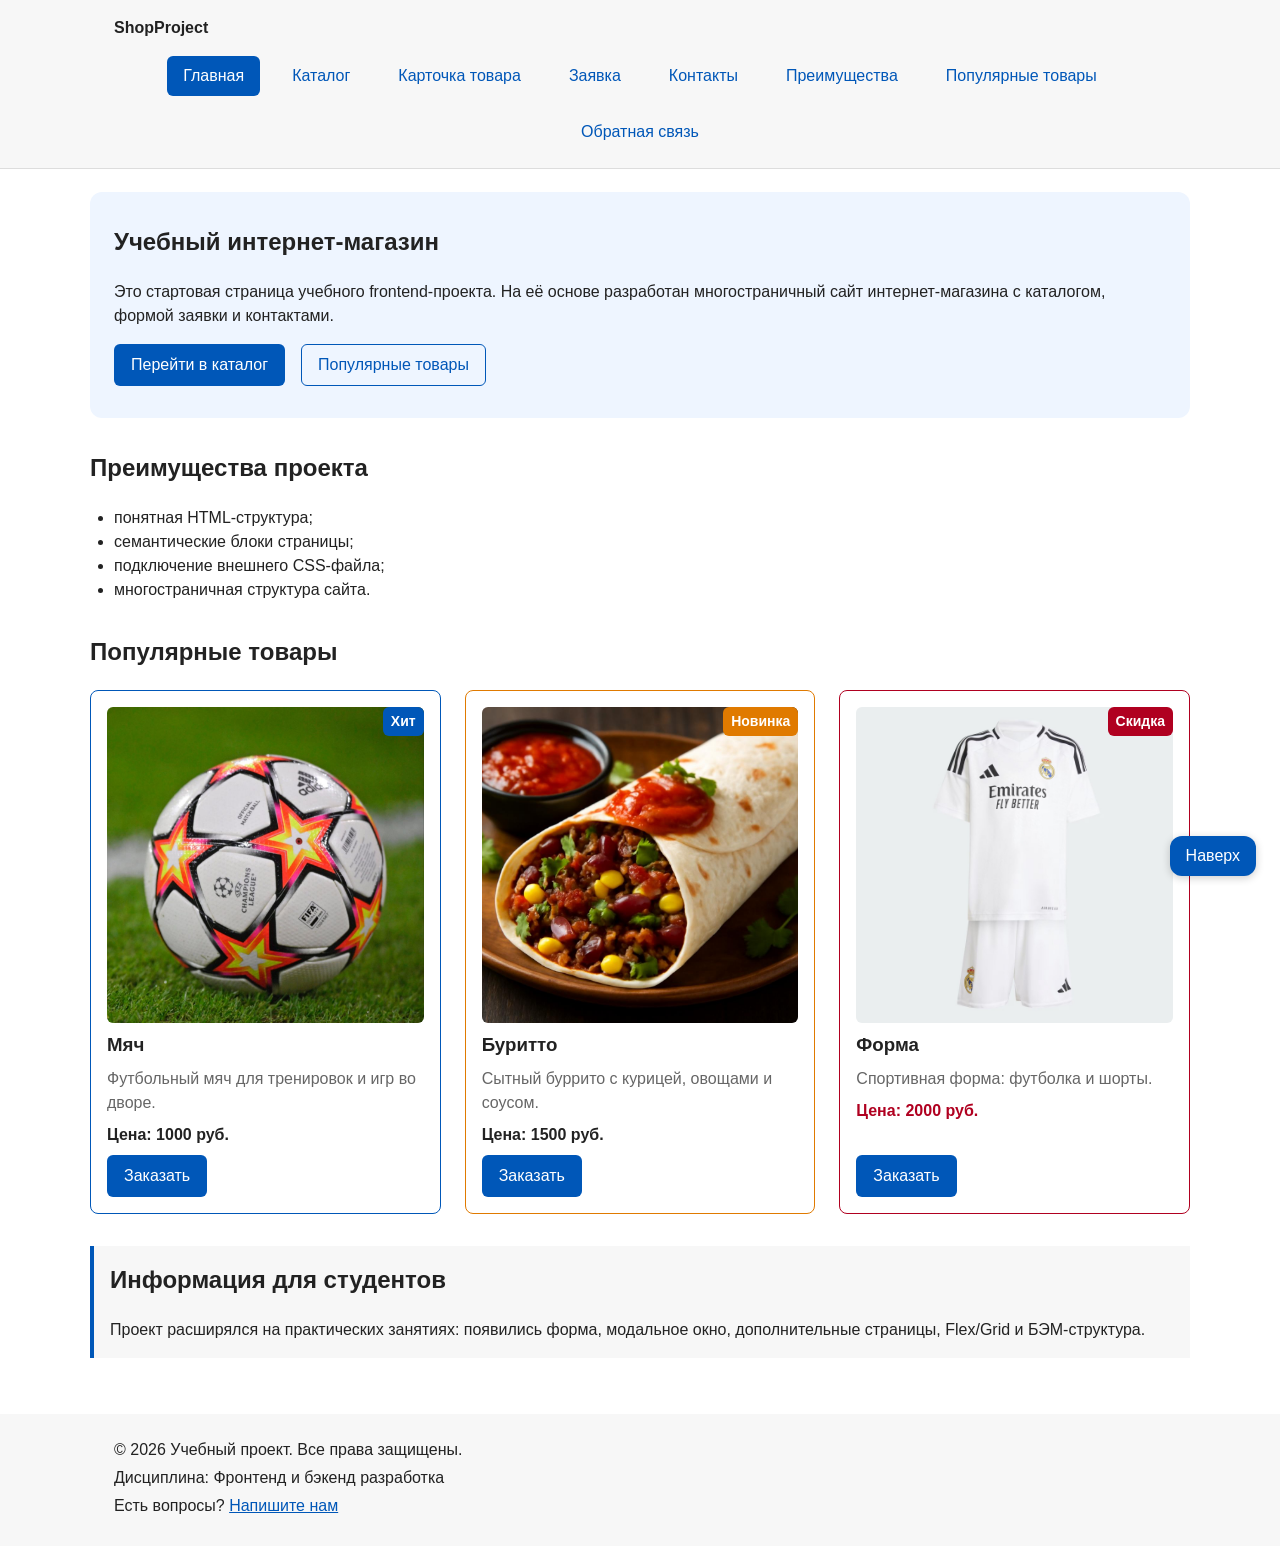
==== commit 2467517c: "fix: prepare HTML CSS project for submission" ====
--- a/index.html
+++ b/index.html
@@ -17,6 +17,8 @@
         <ul class="site-nav__list">
           <li class="site-nav__item"><a class="site-nav__link site-nav__link--active" href="index.html" aria-current="page">Главная</a></li>
           <li class="site-nav__item"><a class="site-nav__link" href="catalog.html">Каталог</a></li>
+          <li class="site-nav__item"><a class="site-nav__link" href="product.html">Карточка товара</a></li>
+          <li class="site-nav__item"><a class="site-nav__link" href="order.html">Заявка</a></li>
           <li class="site-nav__item"><a class="site-nav__link" href="contacts.html">Контакты</a></li>
           <li class="site-nav__item"><a class="site-nav__link" href="index.html#advantages">Преимущества</a></li>
           <li class="site-nav__item"><a class="site-nav__link" href="index.html#popular">Популярные товары</a></li>
@@ -27,6 +29,10 @@
   </header>
 
   <main class="page">
+    <p class="success-message" id="success-message" role="status" hidden>
+      Форма успешно отправлена!
+    </p>
+
     <section class="hero">
       <h1 class="hero__title">Учебный интернет-магазин</h1>
       <p class="hero__text">
@@ -34,7 +40,10 @@
         На её основе разработан многостраничный сайт
         интернет-магазина с каталогом, формой заявки и контактами.
       </p>
-      <a class="button button--primary" href="#popular">Перейти к товарам</a>
+      <div class="hero__actions">
+        <a class="button button--primary" href="catalog.html">Перейти в каталог</a>
+        <a class="button button--secondary" href="#popular">Популярные товары</a>
+      </div>
     </section>
 
     <section class="section" id="advantages">
@@ -52,7 +61,8 @@
 
       <div class="products-grid">
         <article class="product-card product-card--featured">
-          <img class="product-card__image" src="images/ball.jpg" alt="Мяч" width="300" height="300" loading="lazy">
+          <span class="product-card__badge">Хит</span>
+          <img class="product-card__image" src="images/ball.jpg" alt="Футбольный мяч" width="300" height="300" loading="lazy">
           <h3 class="product-card__title">Мяч</h3>
           <p class="product-card__description">Футбольный мяч для тренировок и игр во дворе.</p>
           <p class="product-card__price">Цена: 1000 руб.</p>
@@ -61,8 +71,9 @@
           </button>
         </article>
 
-        <article class="product-card">
-          <img class="product-card__image" src="images/buritto.jpeg" alt="Буррито" width="300" height="300" loading="lazy">
+        <article class="product-card product-card--new">
+          <span class="product-card__badge">Новинка</span>
+          <img class="product-card__image" src="images/buritto.jpeg" alt="Буррито с овощами" width="300" height="300" loading="lazy">
           <h3 class="product-card__title">Буритто</h3>
           <p class="product-card__description">Сытный буррито с курицей, овощами и соусом.</p>
           <p class="product-card__price">Цена: 1500 руб.</p>
@@ -72,7 +83,8 @@
         </article>
 
         <article class="product-card product-card--discount">
-          <img class="product-card__image" src="images/forma.jpg" alt="Форма" width="300" height="300" loading="lazy">
+          <span class="product-card__badge">Скидка</span>
+          <img class="product-card__image" src="images/forma.jpg" alt="Спортивная форма" width="300" height="300" loading="lazy">
           <h3 class="product-card__title">Форма</h3>
           <p class="product-card__description">Спортивная форма: футболка и шорты.</p>
           <p class="product-card__price">Цена: 2000 руб.</p>
@@ -205,8 +217,6 @@
     </form>
   </dialog>
 
-  <p class="success-message" id="success-message" role="status" hidden>
-    Форма успешно отправлена!
-  </p>
+  <a class="to-top" href="#" aria-label="Вернуться наверх страницы">Наверх</a>
 </body>
 </html>
--- a/css/style.css
+++ b/css/style.css
@@ -15,6 +15,7 @@
   --color-danger: #b00020;
   --color-success: #168a2f;
   --color-success-bg: #eefaf0;
+  --color-new: #e07a00;
   --color-white: #ffffff;
 
   /* Отступы */
@@ -31,6 +32,10 @@
 
   /* Размеры */
   --container-width: 1100px;
+
+  /* Слои (z-index) */
+  --z-header: 10;
+  --z-to-top: 20;
 }
 
 /* ===============================
@@ -43,6 +48,7 @@
 
 html {
   scroll-behavior: smooth;
+  scroll-padding-top: 140px;
 }
 
 body {
@@ -138,15 +144,19 @@
    4. Компоненты страницы
    =============================== */
 
-/* Блок site-header */
+/* Блок site-header: шапка прилипает к верху страницы */
 .site-header {
+  position: sticky;
+  top: 0;
+  z-index: var(--z-header);
   background-color: var(--color-surface);
+  box-shadow: 0 1px 0 var(--color-border);
 }
 
 .site-header__inner {
   max-width: var(--container-width);
   margin: 0 auto;
-  padding: var(--space-lg);
+  padding: var(--space-md) var(--space-lg);
 }
 
 .site-header__logo {
@@ -202,6 +212,7 @@
   color: var(--color-primary);
 }
 
+.breadcrumbs__link--next::before,
 .breadcrumbs__current::before {
   content: " / ";
   color: var(--color-muted);
@@ -218,6 +229,12 @@
 
 .hero__title {
   margin-top: 0;
+}
+
+.hero__actions {
+  display: flex;
+  flex-wrap: wrap;
+  gap: var(--space-md);
 }
 
 /* Блок advantages */
@@ -233,8 +250,9 @@
   gap: var(--space-lg);
 }
 
-/* Блок product-card */
+/* Блок product-card: карточка — контейнер для бейджа */
 .product-card {
+  position: relative;
   display: flex;
   flex-direction: column;
   gap: var(--space-sm);
@@ -246,6 +264,7 @@
 
 .product-card:hover {
   border-color: var(--color-primary);
+  box-shadow: 0 4px 12px rgba(0, 0, 0, 0.08);
 }
 
 .product-card--featured {
@@ -254,6 +273,32 @@
 
 .product-card--discount {
   border-color: var(--color-danger);
+}
+
+.product-card--new {
+  border-color: var(--color-new);
+}
+
+/* Бейдж «Хит», «Новинка», «Скидка» */
+.product-card__badge {
+  position: absolute;
+  top: var(--space-md);
+  right: var(--space-md);
+  z-index: 1;
+  padding: var(--space-xs) var(--space-sm);
+  font-size: 14px;
+  font-weight: 700;
+  color: var(--color-white);
+  background-color: var(--color-primary);
+  border-radius: var(--radius-sm);
+}
+
+.product-card--discount .product-card__badge {
+  background-color: var(--color-danger);
+}
+
+.product-card--new .product-card__badge {
+  background-color: var(--color-new);
 }
 
 .product-card__image {
@@ -367,6 +412,151 @@
   justify-self: start;
 }
 
+/* Блок product-details — страница товара */
+.product-details {
+  max-width: var(--container-width);
+  margin: 0 auto var(--space-xl);
+  display: grid;
+  grid-template-columns: 1fr 1fr;
+  grid-template-areas: "media info";
+  gap: var(--space-xl);
+  align-items: start;
+}
+
+.product-details__media {
+  grid-area: media;
+  position: relative;
+}
+
+.product-details__badge {
+  position: absolute;
+  top: var(--space-md);
+  left: var(--space-md);
+  padding: var(--space-xs) var(--space-sm);
+  font-weight: 700;
+  color: var(--color-white);
+  background-color: var(--color-primary);
+  border-radius: var(--radius-sm);
+}
+
+.product-details__image {
+  display: block;
+  width: 100%;
+  height: auto;
+  border-radius: var(--radius-lg);
+}
+
+.product-details__info {
+  grid-area: info;
+  display: flex;
+  flex-direction: column;
+  gap: var(--space-md);
+}
+
+.product-details__title,
+.product-details__description,
+.product-details__price {
+  margin: 0;
+}
+
+.product-details__price {
+  font-size: 28px;
+  font-weight: 700;
+}
+
+.product-details__button {
+  align-self: flex-start;
+}
+
+/* Блок product-table — таблица характеристик */
+.product-table {
+  width: 100%;
+  border-collapse: collapse;
+}
+
+.product-table__caption {
+  margin-bottom: var(--space-sm);
+  font-weight: 700;
+  text-align: left;
+}
+
+.product-table__cell {
+  padding: var(--space-sm) var(--space-md);
+  border: 1px solid var(--color-border);
+  text-align: left;
+}
+
+.product-table__cell--head {
+  background-color: var(--color-surface-accent);
+}
+
+.product-table tbody tr:nth-child(even) {
+  background-color: var(--color-surface);
+}
+
+/* Блок reviews — отзывы */
+.reviews {
+  display: grid;
+  grid-template-columns: repeat(2, 1fr);
+  gap: var(--space-lg);
+}
+
+.reviews__item {
+  margin: 0;
+  padding: var(--space-md);
+  border-left: 4px solid var(--color-primary);
+  background-color: var(--color-surface);
+}
+
+.reviews__text {
+  margin: 0 0 var(--space-sm);
+}
+
+.reviews__author {
+  color: var(--color-muted);
+}
+
+/* Блок faq — частые вопросы */
+.faq {
+  margin-bottom: var(--space-sm);
+  padding: var(--space-sm) var(--space-md);
+  border: 1px solid var(--color-border);
+  border-radius: var(--radius-sm);
+}
+
+.faq__question {
+  font-weight: 700;
+  cursor: pointer;
+}
+
+.faq__question:focus-visible {
+  outline: 2px solid var(--color-primary);
+  outline-offset: 3px;
+}
+
+.faq__answer {
+  margin: var(--space-sm) 0 0;
+}
+
+/* Блок to-top — фиксированная кнопка «Наверх» */
+.to-top {
+  position: fixed;
+  right: var(--space-lg);
+  bottom: var(--space-lg);
+  z-index: var(--z-to-top);
+  padding: var(--space-sm) var(--space-md);
+  color: var(--color-white);
+  background-color: var(--color-primary);
+  border-radius: var(--radius-lg);
+  text-decoration: none;
+  box-shadow: 0 2px 8px rgba(0, 0, 0, 0.2);
+}
+
+.to-top:hover {
+  color: var(--color-white);
+  background-color: var(--color-primary-dark);
+}
+
 /* Блок info-box — дополнительный информационный блок */
 .info-box {
   max-width: var(--container-width);
@@ -429,6 +619,25 @@
 }
 
 /* Блок order-form */
+.order-form--page {
+  max-width: 640px;
+  padding: var(--space-lg);
+  border: 1px solid var(--color-border);
+  border-radius: var(--radius-lg);
+  background-color: var(--color-bg);
+}
+
+.order-form__group {
+  margin: 0 0 var(--space-md);
+  padding: var(--space-md);
+  border: 1px solid var(--color-border);
+  border-radius: var(--radius-sm);
+}
+
+.order-form__legend {
+  font-weight: 700;
+}
+
 .order-form__field {
   margin-bottom: var(--space-md);
 }
@@ -463,7 +672,8 @@
 .order-form__input:focus-visible,
 .order-form__select:focus-visible,
 .order-form__textarea:focus-visible,
-.order-form__checkbox:focus-visible {
+.order-form__checkbox:focus-visible,
+.order-form__radio:focus-visible {
   outline: 2px solid var(--color-primary);
   outline-offset: 3px;
 }
